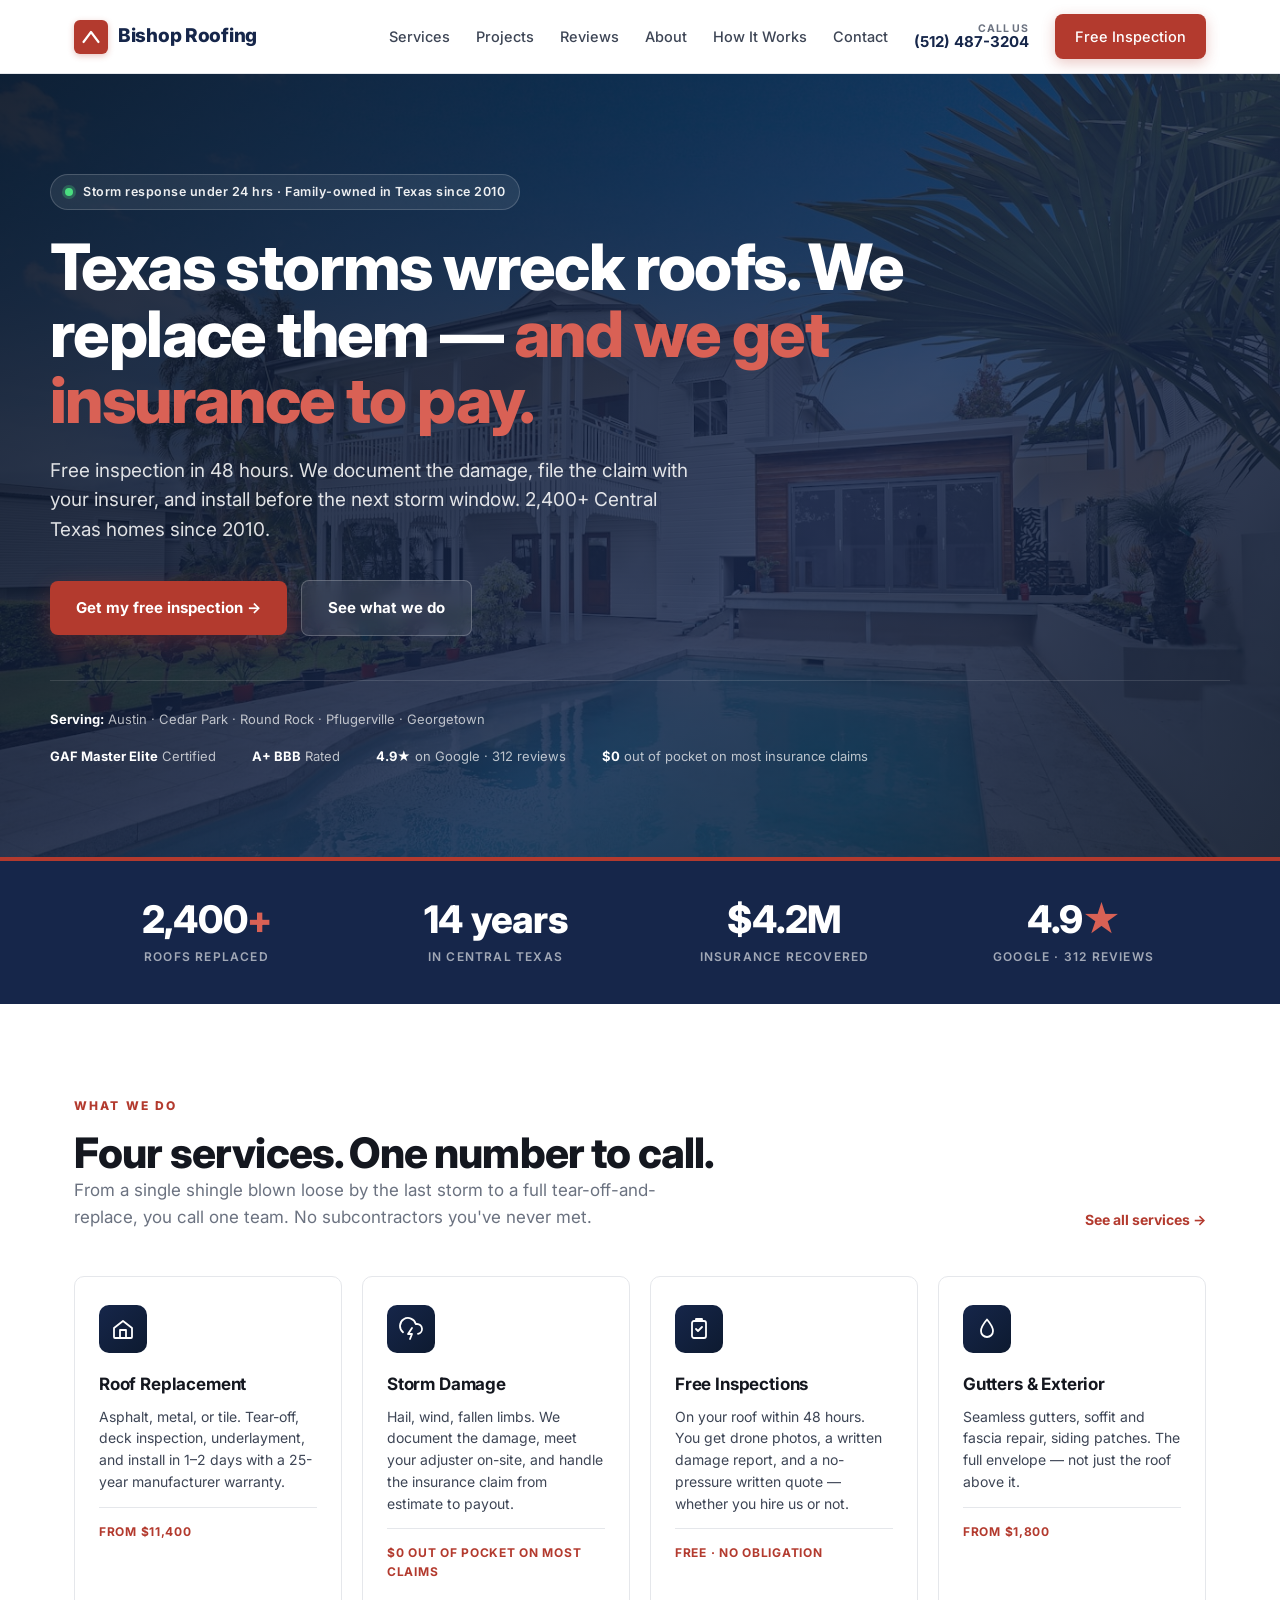
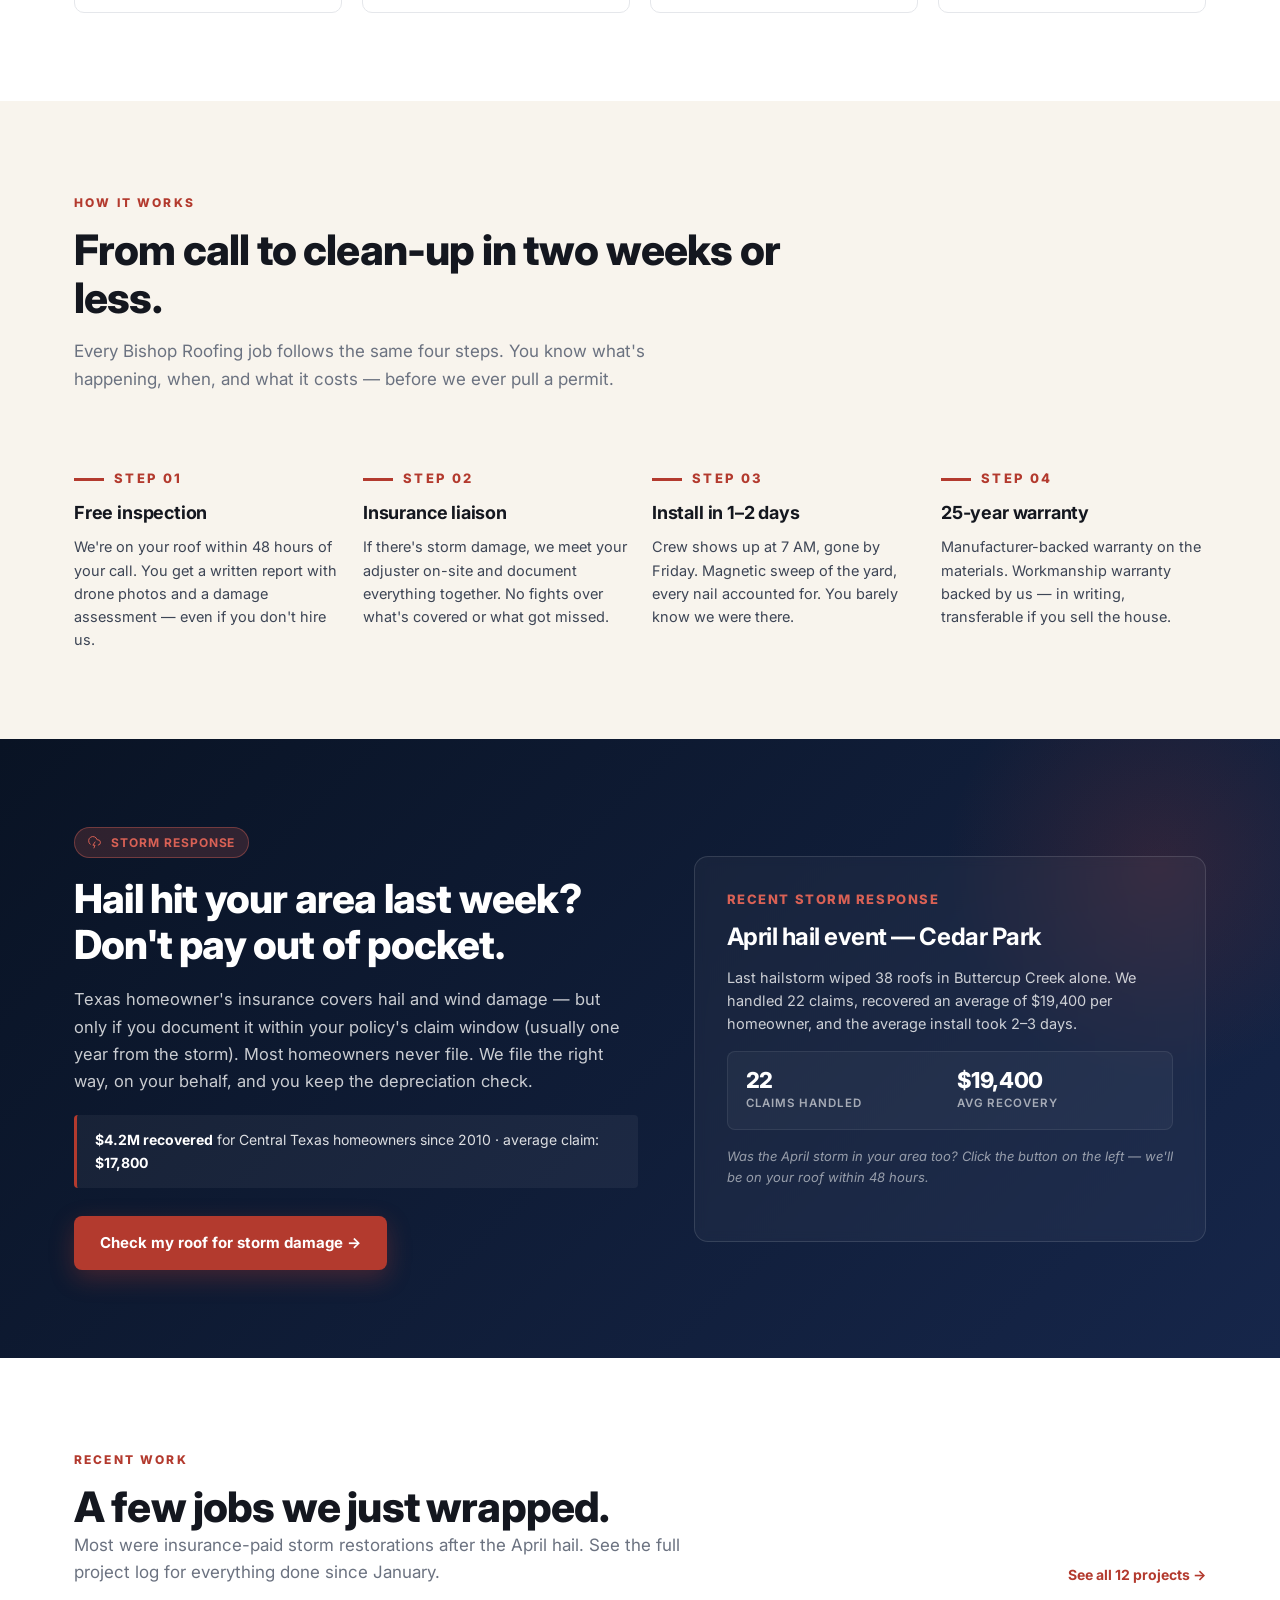
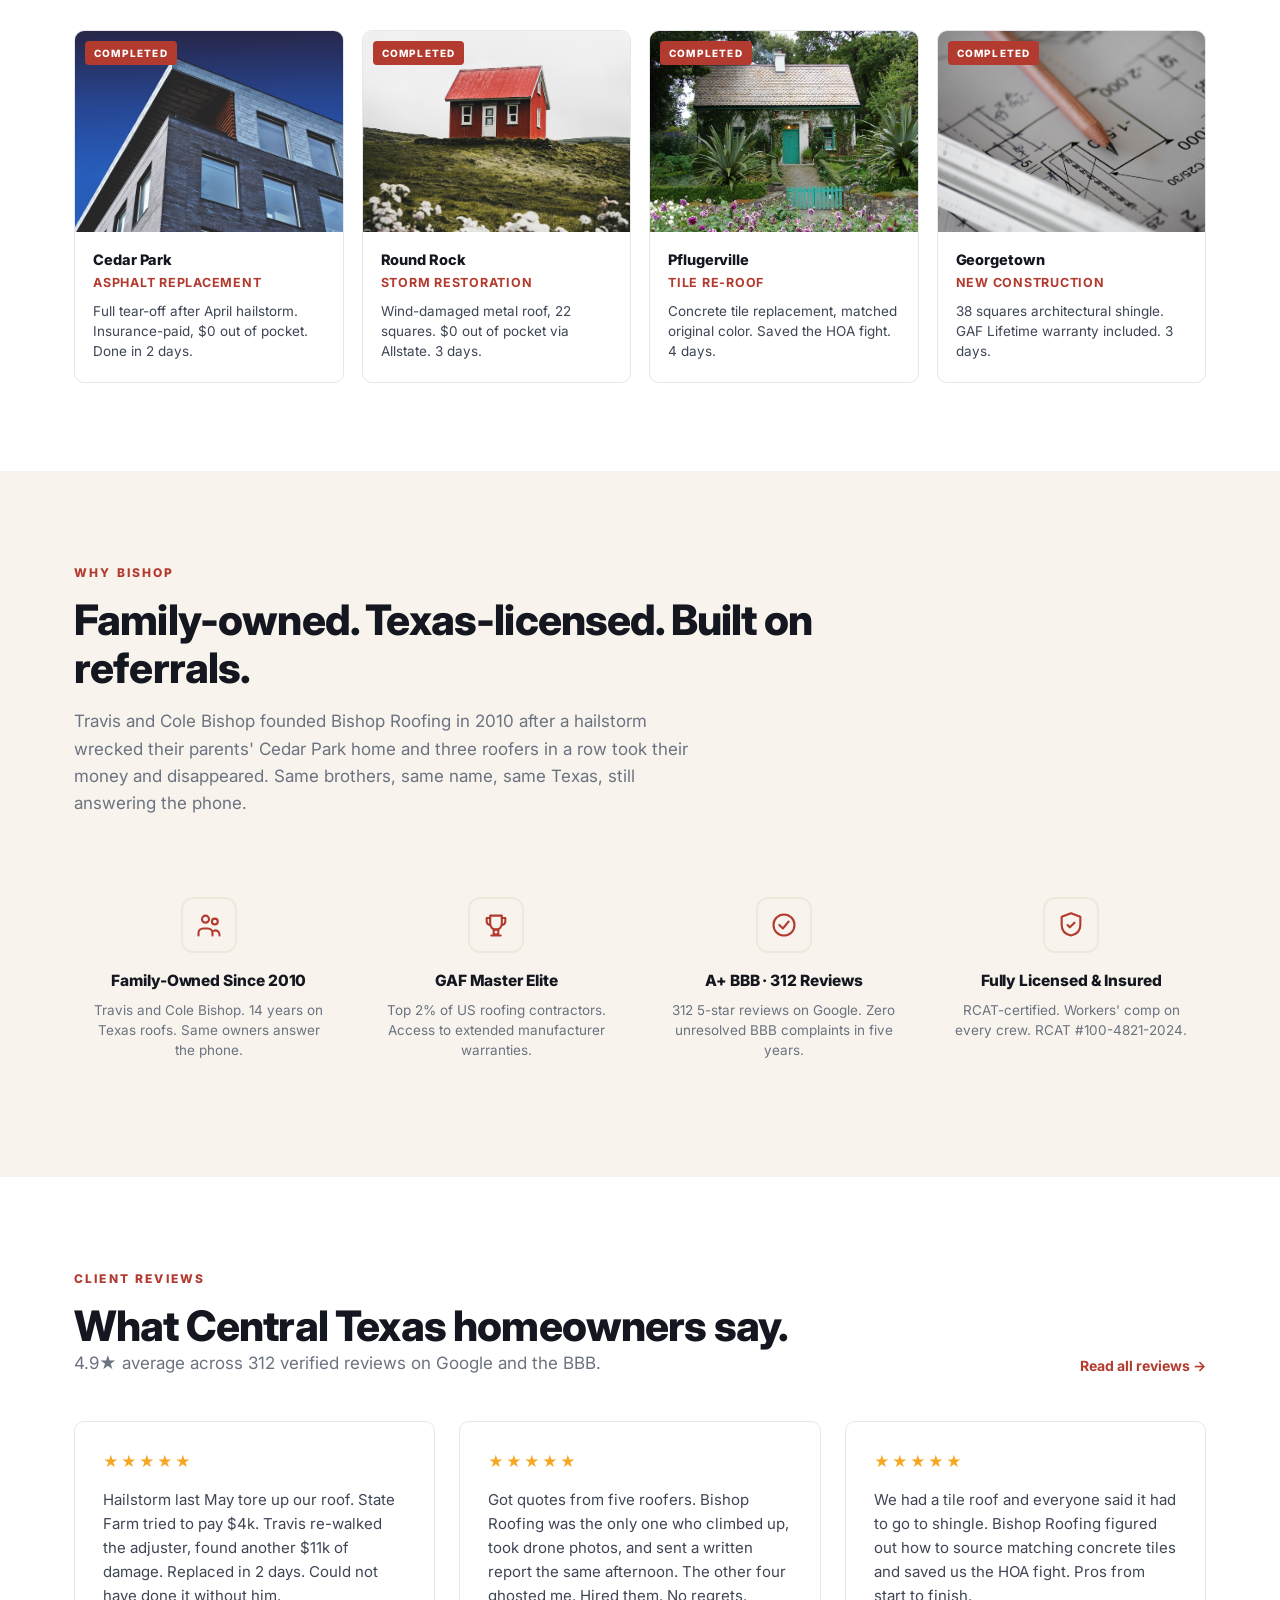
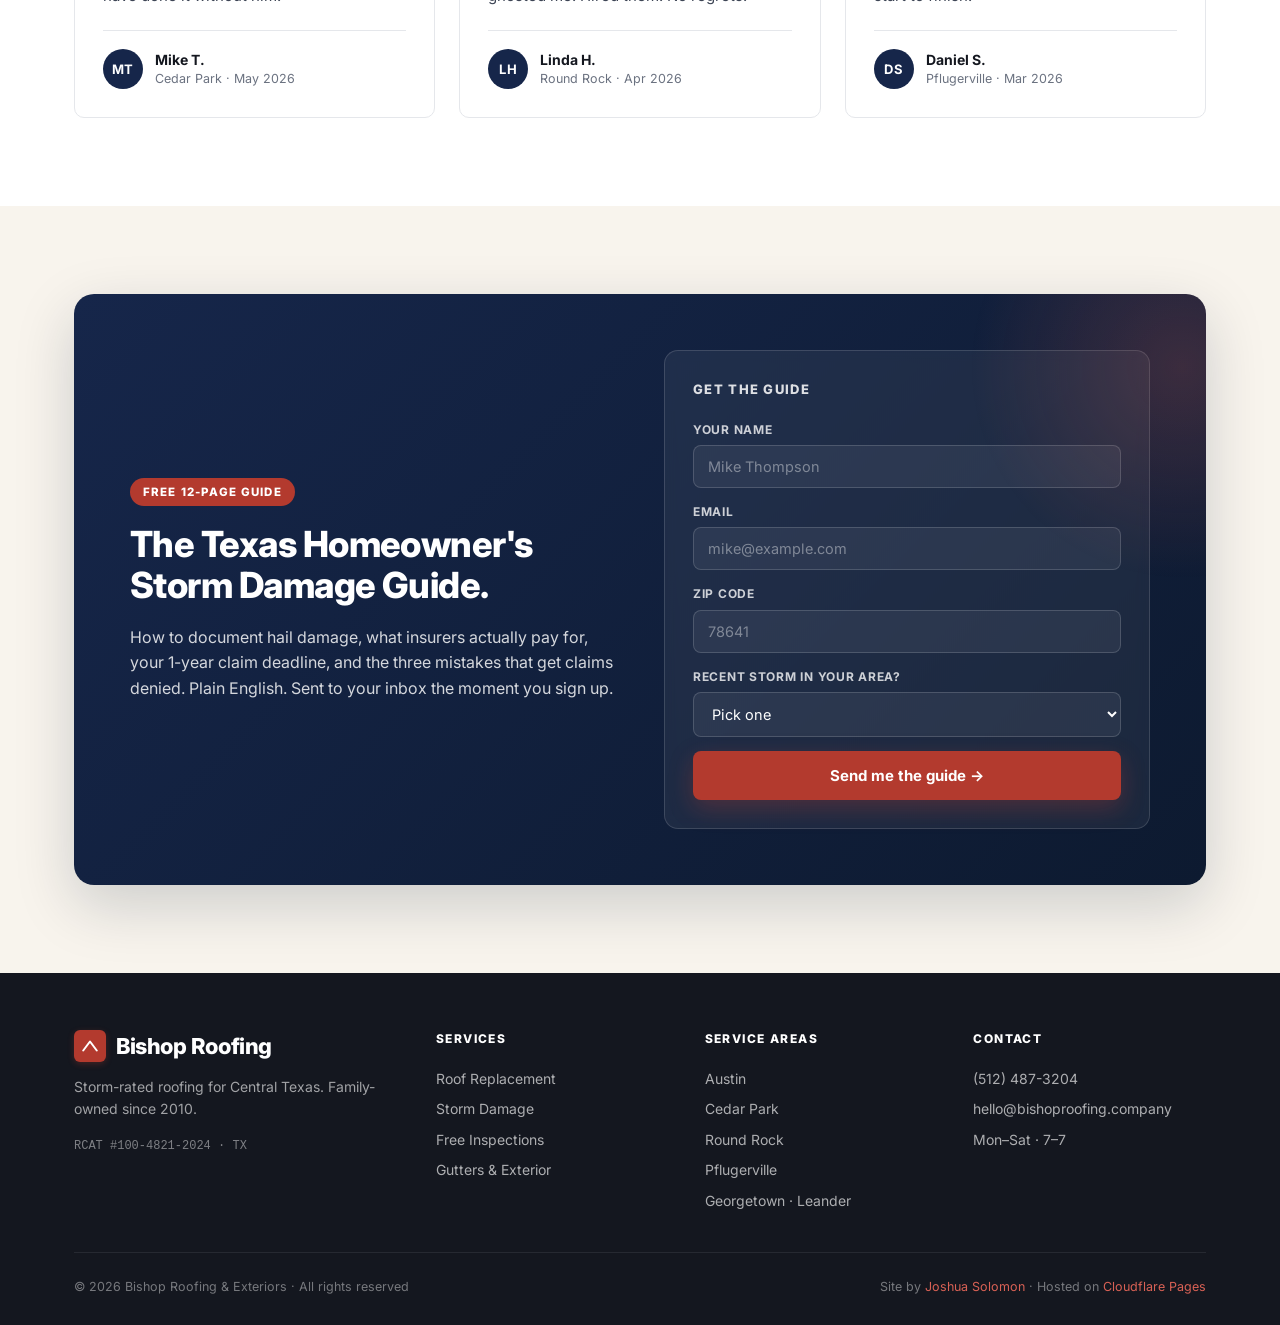
==== index.html @ fdb5fe9d "Initial commit — Bishop Roofing demo site + GHL integration" ====
<!DOCTYPE html>
<html lang="en">
<head>
  <meta charset="UTF-8" />
  <meta name="viewport" content="width=device-width, initial-scale=1.0" />
  <title>Bishop Roofing &amp; Exteriors — Storm-Rated Roofs for Central Texas</title>
  <meta name="description" content="Texas-licensed roofers since 2010. Free 48-hour inspections, insurance-claim liaison, and 1-2 day installs. 2,400+ Central Texas homes done. Serving Austin, Cedar Park, Round Rock, Pflugerville." />
  <link rel="preconnect" href="https://fonts.googleapis.com">
  <link rel="preconnect" href="https://fonts.gstatic.com" crossorigin>
  <link href="https://fonts.googleapis.com/css2?family=Inter:wght@400;500;600;700;800;900&display=swap" rel="stylesheet">
  <link rel="icon" type="image/svg+xml" href="./favicon.svg"><link rel="stylesheet" href="styles.css">
</head>
<body>

  <nav class="site-nav">
    <div class="nav-inner">
      <a href="./" class="brand">
        <span class="brand-mark">
          <svg viewBox="0 0 24 24" fill="none" xmlns="http://www.w3.org/2000/svg">
            <path d="M3 18 L12 6 L21 18" stroke="white" stroke-width="2.6" stroke-linecap="round" stroke-linejoin="round"/>
          </svg>
        </span>
        <span>Bishop Roofing</span>
      </a>
      <input type="checkbox" id="nav-toggle" class="nav-toggle" hidden><label for="nav-toggle" class="nav-burger" aria-label="Toggle menu"><span></span><span></span><span></span></label><div class="nav-links">
        <a href="./services.html">Services</a>
        <a href="./projects.html">Projects</a>
        <a href="./reviews.html">Reviews</a>
        <a href="./about.html">About</a>
        <a href="./how-it-works.html">How It Works</a>
        <a href="./contact.html">Contact</a>
        <a href="tel:+15124873204" class="nav-phone">
          <span class="nav-phone-label">Call us</span>
          <span class="nav-phone-num">(512) 487-3204</span>
        </a>
        <a href="./contact.html" class="nav-cta">Free Inspection</a>
      </div>
    </div>
  </nav>

  <header id="top" class="hero">
    <div class="container hero-inner">
      <span class="hero-eyebrow">
        <span class="pulse"></span>
        Storm response under 24 hrs &middot; Family-owned in Texas since 2010
      </span>
      <h1>Texas storms wreck roofs. We replace them &mdash; <span class="accent">and we get insurance to pay.</span></h1>
      <p class="hero-sub">Free inspection in 48 hours. We document the damage, file the claim with your insurer, and install before the next storm window. 2,400+ Central Texas homes since 2010.</p>
      <div class="hero-ctas">
        <a href="./contact.html" class="btn btn-primary">Get my free inspection &rarr;</a>
        <a href="./services.html" class="btn btn-ghost">See what we do</a>
      </div>
      <div class="hero-trust">
        <span><strong>Serving:</strong> Austin &middot; Cedar Park &middot; Round Rock &middot; Pflugerville &middot; Georgetown</span>
      </div>
      <div class="hero-trust" style="margin-top: 16px; padding-top: 0; border-top: 0;">
        <span><strong>GAF Master Elite</strong> Certified</span>
        <span><strong>A+ BBB</strong> Rated</span>
        <span><strong>4.9&#9733;</strong> on Google &middot; 312 reviews</span>
        <span><strong>$0</strong> out of pocket on most insurance claims</span>
      </div>
    </div>
  </header>

  <!-- ============ STATS BAND ============ -->
  <section class="stats-band">
    <div class="container">
      <div class="stats-grid">
        <div>
          <div class="stat-value">2,400<span class="accent">+</span></div>
          <div class="stat-label">Roofs replaced</div>
        </div>
        <div>
          <div class="stat-value">14 years</div>
          <div class="stat-label">In Central Texas</div>
        </div>
        <div>
          <div class="stat-value">$4.2M</div>
          <div class="stat-label">Insurance recovered</div>
        </div>
        <div>
          <div class="stat-value">4.9<span class="accent">&#9733;</span></div>
          <div class="stat-label">Google &middot; 312 reviews</div>
        </div>
      </div>
    </div>
  </section>

  <!-- ============ SERVICES PREVIEW ============ -->
  <section id="services-preview">
    <div class="container">
      <div class="sec-head-flex">
        <div>
          <div class="sec-label">What we do</div>
          <h2 class="sec-title">Four services. One number to call.</h2>
          <p class="sec-lede">From a single shingle blown loose by the last storm to a full tear-off-and-replace, you call one team. No subcontractors you've never met.</p>
        </div>
        <a href="./services.html" class="see-all-link">See all services &rarr;</a>
      </div>

      <div class="services-grid">
        <div class="service">
          <div class="service-icon"><svg viewBox="0 0 24 24" fill="none" stroke="currentColor" stroke-width="1.8" stroke-linecap="round" stroke-linejoin="round"><path d="M3 11l9-7 9 7v9a1 1 0 0 1-1 1H4a1 1 0 0 1-1-1z"/><path d="M9 21V13h6v8"/></svg></div>
          <h3>Roof Replacement</h3>
          <p>Asphalt, metal, or tile. Tear-off, deck inspection, underlayment, and install in 1&ndash;2 days with a 25-year manufacturer warranty.</p>
          <div class="service-meta">From $11,400</div>
        </div>
        <div class="service">
          <div class="service-icon"><svg viewBox="0 0 24 24" fill="none" stroke="currentColor" stroke-width="1.8" stroke-linecap="round" stroke-linejoin="round"><path d="M19 16.9A5 5 0 0 0 18 7h-1.26A8 8 0 1 0 4 15.25"/><polyline points="13 11 9 17 13 17 11 22"/></svg></div>
          <h3>Storm Damage</h3>
          <p>Hail, wind, fallen limbs. We document the damage, meet your adjuster on-site, and handle the insurance claim from estimate to payout.</p>
          <div class="service-meta">$0 out of pocket on most claims</div>
        </div>
        <div class="service">
          <div class="service-icon"><svg viewBox="0 0 24 24" fill="none" stroke="currentColor" stroke-width="1.8" stroke-linecap="round" stroke-linejoin="round"><rect x="5" y="4" width="14" height="17" rx="2"/><path d="M9 4V2h6v2"/><path d="m9 12 2 2 4-4"/></svg></div>
          <h3>Free Inspections</h3>
          <p>On your roof within 48 hours. You get drone photos, a written damage report, and a no-pressure written quote &mdash; whether you hire us or not.</p>
          <div class="service-meta">Free &middot; No obligation</div>
        </div>
        <div class="service">
          <div class="service-icon"><svg viewBox="0 0 24 24" fill="none" stroke="currentColor" stroke-width="1.8" stroke-linecap="round" stroke-linejoin="round"><path d="M12 2.5s-6 7-6 11.5a6 6 0 0 0 12 0c0-4.5-6-11.5-6-11.5z"/></svg></div>
          <h3>Gutters &amp; Exterior</h3>
          <p>Seamless gutters, soffit and fascia repair, siding patches. The full envelope &mdash; not just the roof above it.</p>
          <div class="service-meta">From $1,800</div>
        </div>
      </div>
    </div>
  </section>

  <!-- ============ PROCESS ============ -->
  <section class="sec-cream">
    <div class="container">
      <div class="sec-label">How it works</div>
      <h2 class="sec-title">From call to clean-up in two weeks or less.</h2>
      <p class="sec-lede">Every Bishop Roofing job follows the same four steps. You know what's happening, when, and what it costs &mdash; before we ever pull a permit.</p>

      <div class="process-grid">
        <div class="step">
          <span class="step-num">Step 01</span>
          <h3>Free inspection</h3>
          <p>We're on your roof within 48 hours of your call. You get a written report with drone photos and a damage assessment &mdash; even if you don't hire us.</p>
        </div>
        <div class="step">
          <span class="step-num">Step 02</span>
          <h3>Insurance liaison</h3>
          <p>If there's storm damage, we meet your adjuster on-site and document everything together. No fights over what's covered or what got missed.</p>
        </div>
        <div class="step">
          <span class="step-num">Step 03</span>
          <h3>Install in 1&ndash;2 days</h3>
          <p>Crew shows up at 7 AM, gone by Friday. Magnetic sweep of the yard, every nail accounted for. You barely know we were there.</p>
        </div>
        <div class="step">
          <span class="step-num">Step 04</span>
          <h3>25-year warranty</h3>
          <p>Manufacturer-backed warranty on the materials. Workmanship warranty backed by us &mdash; in writing, transferable if you sell the house.</p>
        </div>
      </div>
    </div>
  </section>

  <!-- ============ INSURANCE / STORM ============ -->
  <section id="insurance" class="insurance-section">
    <div class="container">
      <div class="insurance-grid">
        <div>
          <span class="insurance-tag"><svg viewBox="0 0 24 24" fill="none" stroke="currentColor" stroke-width="1.8" stroke-linecap="round" stroke-linejoin="round"><path d="M19 16.9A5 5 0 0 0 18 7h-1.26A8 8 0 1 0 4 15.25"/><polyline points="13 11 9 17 13 17 11 22"/></svg> Storm Response</span>
          <h2>Hail hit your area last week? Don't pay out of pocket.</h2>
          <p>Texas homeowner's insurance covers hail and wind damage &mdash; but only if you document it within your policy's claim window (usually one year from the storm). Most homeowners never file. We file the right way, on your behalf, and you keep the depreciation check.</p>
          <div class="insurance-stat">
            <strong>$4.2M recovered</strong> for Central Texas homeowners since 2010 &middot; average claim: <strong>$17,800</strong>
          </div>
          <a href="./contact.html" class="btn btn-primary">Check my roof for storm damage &rarr;</a>
        </div>

        <div class="form-card" style="background: rgba(255,255,255,.04); border: 1px solid rgba(255,255,255,.12); padding: 32px; backdrop-filter: blur(6px);">
          <div style="font-size: 13px; font-weight: 800; letter-spacing: 0.12em; text-transform: uppercase; color: var(--brick-light); margin-bottom: 12px;">Recent storm response</div>
          <h3 style="font-family: 'Inter', sans-serif; font-size: 24px; font-weight: 700; color: #fff; letter-spacing: -0.02em; line-height: 1.25; margin-bottom: 14px;">April hail event &mdash; Cedar Park</h3>
          <p style="font-size: 14.5px; color: rgba(255,255,255,.78); line-height: 1.6; margin-bottom: 16px;">Last hailstorm wiped 38 roofs in Buttercup Creek alone. We handled 22 claims, recovered an average of $19,400 per homeowner, and the average install took 2&ndash;3 days.</p>
          <div style="display: grid; grid-template-columns: 1fr 1fr; gap: 14px; padding: 16px 18px; background: rgba(255,255,255,.04); border-radius: 8px; border: 1px solid rgba(255,255,255,.08);">
            <div>
              <div style="font-size: 22px; font-weight: 800; color: #fff; letter-spacing: -0.02em; line-height: 1.1;">22</div>
              <div style="font-size: 11.5px; color: rgba(255,255,255,.6); text-transform: uppercase; letter-spacing: 0.08em; font-weight: 600; margin-top: 2px;">Claims handled</div>
            </div>
            <div>
              <div style="font-size: 22px; font-weight: 800; color: #fff; letter-spacing: -0.02em; line-height: 1.1;">$19,400</div>
              <div style="font-size: 11.5px; color: rgba(255,255,255,.6); text-transform: uppercase; letter-spacing: 0.08em; font-weight: 600; margin-top: 2px;">Avg recovery</div>
            </div>
          </div>
          <p style="font-size: 13px; color: rgba(255,255,255,.55); margin-top: 16px; font-style: italic;">Was the April storm in your area too? Click the button on the left &mdash; we&apos;ll be on your roof within 48 hours.</p>
        </div>
      </div>
    </div>
  </section>

  <!-- ============ PROJECTS PREVIEW ============ -->
  <section>
    <div class="container">
      <div class="sec-head-flex">
        <div>
          <div class="sec-label">Recent Work</div>
          <h2 class="sec-title">A few jobs we just wrapped.</h2>
          <p class="sec-lede">Most were insurance-paid storm restorations after the April hail. See the full project log for everything done since January.</p>
        </div>
        <a href="./projects.html" class="see-all-link">See all 12 projects &rarr;</a>
      </div>

      <div class="projects-grid">
        <article class="project">
          <div class="project-photo" style="background-image: url('./images/photo-1448630360428-65456885c650.jpg?w=600&amp;h=450&amp;fit=crop&amp;q=80&amp;auto=format');"></div>
          <div class="project-body">
            <div class="project-loc">Cedar Park</div>
            <div class="project-type">Asphalt Replacement</div>
            <div class="project-desc">Full tear-off after April hailstorm. Insurance-paid, $0 out of pocket. Done in 2 days.</div>
          </div>
        </article>
        <article class="project">
          <div class="project-photo" style="background-image: url('./images/photo-1518780664697-55e3ad937233.jpg?w=600&amp;h=450&amp;fit=crop&amp;q=80&amp;auto=format');"></div>
          <div class="project-body">
            <div class="project-loc">Round Rock</div>
            <div class="project-type">Storm Restoration</div>
            <div class="project-desc">Wind-damaged metal roof, 22 squares. $0 out of pocket via Allstate. 3 days.</div>
          </div>
        </article>
        <article class="project">
          <div class="project-photo" style="background-image: url('./images/photo-1562182384-08115de5ee97.jpg?w=600&amp;h=450&amp;fit=crop&amp;q=80&amp;auto=format');"></div>
          <div class="project-body">
            <div class="project-loc">Pflugerville</div>
            <div class="project-type">Tile Re-roof</div>
            <div class="project-desc">Concrete tile replacement, matched original color. Saved the HOA fight. 4 days.</div>
          </div>
        </article>
        <article class="project">
          <div class="project-photo" style="background-image: url('./images/photo-1542621334-a254cf47733d.jpg?w=600&amp;h=450&amp;fit=crop&amp;q=80&amp;auto=format');"></div>
          <div class="project-body">
            <div class="project-loc">Georgetown</div>
            <div class="project-type">New Construction</div>
            <div class="project-desc">38 squares architectural shingle. GAF Lifetime warranty included. 3 days.</div>
          </div>
        </article>
      </div>
    </div>
  </section>

  <!-- ============ WHY BISHOP ============ -->
  <section class="sec-cream">
    <div class="container">
      <div class="sec-label">Why Bishop</div>
      <h2 class="sec-title">Family-owned. Texas-licensed. Built on referrals.</h2>
      <p class="sec-lede">Travis and Cole Bishop founded Bishop Roofing in 2010 after a hailstorm wrecked their parents' Cedar Park home and three roofers in a row took their money and disappeared. Same brothers, same name, same Texas, still answering the phone.</p>

      <div class="why-grid">
        <div class="why">
          <div class="why-icon"><svg viewBox="0 0 24 24" fill="none" stroke="currentColor" stroke-width="1.8" stroke-linecap="round" stroke-linejoin="round"><circle cx="9" cy="7" r="3"/><circle cx="17" cy="9" r="2.5"/><path d="M3 21v-2a4 4 0 0 1 4-4h4a4 4 0 0 1 4 4v2"/><path d="M16 17a3.5 3.5 0 0 1 5 3.5V21"/></svg></div>
          <h3>Family-Owned Since 2010</h3>
          <p>Travis and Cole Bishop. 14 years on Texas roofs. Same owners answer the phone.</p>
        </div>
        <div class="why">
          <div class="why-icon"><svg viewBox="0 0 24 24" fill="none" stroke="currentColor" stroke-width="1.8" stroke-linecap="round" stroke-linejoin="round"><path d="M7 4h10v7a5 5 0 0 1-10 0z"/><path d="M17 6h3v3a3 3 0 0 1-3 3"/><path d="M7 6H4v3a3 3 0 0 0 3 3"/><path d="M10 16h4v4h-4z"/><path d="M8 21h8"/></svg></div>
          <h3>GAF Master Elite</h3>
          <p>Top 2% of US roofing contractors. Access to extended manufacturer warranties.</p>
        </div>
        <div class="why">
          <div class="why-icon"><svg viewBox="0 0 24 24" fill="none" stroke="currentColor" stroke-width="1.8" stroke-linecap="round" stroke-linejoin="round"><circle cx="12" cy="12" r="9"/><path d="m8 12 3 3 5-6"/></svg></div>
          <h3>A+ BBB &middot; 312 Reviews</h3>
          <p>312 5-star reviews on Google. Zero unresolved BBB complaints in five years.</p>
        </div>
        <div class="why">
          <div class="why-icon"><svg viewBox="0 0 24 24" fill="none" stroke="currentColor" stroke-width="1.8" stroke-linecap="round" stroke-linejoin="round"><path d="M12 2 4 5v7c0 5 3.5 8 8 9 4.5-1 8-4 8-9V5z"/><path d="m9 12 2 2 4-4"/></svg></div>
          <h3>Fully Licensed &amp; Insured</h3>
          <p>RCAT-certified. Workers' comp on every crew. RCAT&nbsp;#100-4821-2024.</p>
        </div>
      </div>
    </div>
  </section>

  <!-- ============ TESTIMONIALS PREVIEW ============ -->
  <section>
    <div class="container">
      <div class="sec-head-flex">
        <div>
          <div class="sec-label">Client Reviews</div>
          <h2 class="sec-title">What Central Texas homeowners say.</h2>
          <p class="sec-lede">4.9&#9733; average across 312 verified reviews on Google and the BBB.</p>
        </div>
        <a href="./reviews.html" class="see-all-link">Read all reviews &rarr;</a>
      </div>

      <div class="testimonials-grid">
        <div class="testimonial">
          <div class="testimonial-stars">&#9733;&#9733;&#9733;&#9733;&#9733;</div>
          <p class="testimonial-quote">Hailstorm last May tore up our roof. State Farm tried to pay $4k. Travis re-walked the adjuster, found another $11k of damage. Replaced in 2 days. Could not have done it without him.</p>
          <div class="testimonial-author">
            <div class="author-avatar">MT</div>
            <div class="author-info">
              <div class="author-name">Mike T.</div>
              <div class="author-meta">Cedar Park &middot; May 2026</div>
            </div>
          </div>
        </div>

        <div class="testimonial">
          <div class="testimonial-stars">&#9733;&#9733;&#9733;&#9733;&#9733;</div>
          <p class="testimonial-quote">Got quotes from five roofers. Bishop Roofing was the only one who climbed up, took drone photos, and sent a written report the same afternoon. The other four ghosted me. Hired them. No regrets.</p>
          <div class="testimonial-author">
            <div class="author-avatar">LH</div>
            <div class="author-info">
              <div class="author-name">Linda H.</div>
              <div class="author-meta">Round Rock &middot; Apr 2026</div>
            </div>
          </div>
        </div>

        <div class="testimonial">
          <div class="testimonial-stars">&#9733;&#9733;&#9733;&#9733;&#9733;</div>
          <p class="testimonial-quote">We had a tile roof and everyone said it had to go to shingle. Bishop Roofing figured out how to source matching concrete tiles and saved us the HOA fight. Pros from start to finish.</p>
          <div class="testimonial-author">
            <div class="author-avatar">DS</div>
            <div class="author-info">
              <div class="author-name">Daniel S.</div>
              <div class="author-meta">Pflugerville &middot; Mar 2026</div>
            </div>
          </div>
        </div>
      </div>
    </div>
  </section>

  <!-- ============ LEAD MAGNET ============ -->
  <section class="sec-cream">
    <div class="container">
      <div class="magnet-wrap">
        <div class="magnet-grid">
          <div>
            <span class="magnet-tag">Free 12-Page Guide</span>
            <h2 class="magnet-title">The Texas Homeowner's Storm Damage Guide.</h2>
            <p class="magnet-desc">How to document hail damage, what insurers actually pay for, your 1-year claim deadline, and the three mistakes that get claims denied. Plain English. Sent to your inbox the moment you sign up.</p>
          </div>

          <form class="form-card" id="guideForm" onsubmit="return handleSubmit(event, 'guideStatus', 'Guide on its way. Check your inbox in the next 2 minutes.')">
            <div class="form-title">Get the guide</div>
            <div class="field">
              <label for="g-name">Your name</label>
              <input type="text" id="g-name" name="name" required placeholder="Mike Thompson" />
            </div>
            <div class="field">
              <label for="g-email">Email</label>
              <input type="email" id="g-email" name="email" required placeholder="mike@example.com" />
            </div>
            <div class="field">
              <label for="g-zip">ZIP code</label>
              <input type="text" id="g-zip" name="zip" required placeholder="78641" maxlength="5" pattern="[0-9]{5}" />
            </div>
            <div class="field">
              <label for="g-storm">Recent storm in your area?</label>
              <select id="g-storm" name="storm" required>
                <option value="">Pick one</option>
                <option>Yes &mdash; last 30 days</option>
                <option>Yes &mdash; 1&ndash;6 months ago</option>
                <option>Yes &mdash; over 6 months ago</option>
                <option>Not sure</option>
                <option>No</option>
              </select>
            </div>
            <button type="submit" class="btn btn-primary btn-block">Send me the guide &rarr;</button>
            <div class="form-status" id="guideStatus"></div>
          </form>
        </div>
      </div>
    </div>
  </section>

  <footer>
    <div class="container">
      <div class="foot-grid">
        <div>
          <div class="foot-brand">
            <span class="brand-mark">
              <svg viewBox="0 0 24 24" fill="none" xmlns="http://www.w3.org/2000/svg">
                <path d="M3 18 L12 6 L21 18" stroke="white" stroke-width="2.6" stroke-linecap="round" stroke-linejoin="round"/>
              </svg>
            </span>
            <span>Bishop Roofing</span>
          </div>
          <p class="foot-tag">Storm-rated roofing for Central Texas. Family-owned since 2010.</p>
          <p class="foot-license">RCAT&nbsp;#100-4821-2024 &middot; TX</p>
        </div>
        <div class="foot-col">
          <h4>Services</h4>
          <a href="./services.html">Roof Replacement</a>
          <a href="./services.html">Storm Damage</a>
          <a href="./services.html">Free Inspections</a>
          <a href="./services.html">Gutters &amp; Exterior</a>
        </div>
        <div class="foot-col">
          <h4>Service Areas</h4>
          <span>Austin</span>
          <span>Cedar Park</span>
          <span>Round Rock</span>
          <span>Pflugerville</span>
          <span>Georgetown &middot; Leander</span>
        </div>
        <div class="foot-col">
          <h4>Contact</h4>
          <a href="tel:+15124873204">(512) 487-3204</a>
          <a href="mailto:hello@bishoproofing.company">hello@bishoproofing.company</a>
          <span>Mon&ndash;Sat &middot; 7&ndash;7</span>
        </div>
      </div>
      <div class="foot-bottom">
        <div>&copy; 2026 Bishop Roofing &amp; Exteriors &middot; All rights reserved</div>
        <div class="foot-credit">
          Site by <a href="https://github.com/jsolomon" target="_blank" rel="noopener">Joshua Solomon</a> &middot;
          Hosted on <a href="https://pages.cloudflare.com/" target="_blank" rel="noopener">Cloudflare Pages</a>
        </div>
      </div>
    </div>
  </footer>

  <script>
    function handleSubmit(e, statusId, successMsg) {
      e.preventDefault();
      const form = e.target;
      const status = document.getElementById(statusId);
      const data = new FormData(form);
      console.log('Bishop Roofing form submission:', Object.fromEntries(data));
      status.className = 'form-status';
      status.textContent = 'Sending...';
      status.style.display = 'block';
      setTimeout(() => {
        status.className = 'form-status success';
        status.textContent = '✓ ' + successMsg;
        form.reset();
      }, 700);
      return false;
    }
  </script>
</body>
</html>
---- styles.css ----
/* ==========================================================
   BISHOP ROOFING & EXTERIORS — shared stylesheet
   Used by all pages (index, services, projects, reviews, about, contact)
   ========================================================== */

:root {
  --navy: #16264A;
  --navy-dark: #0D1A30;
  --navy-deep: #091324;
  --brick: #B33A2E;
  --brick-dark: #962B22;
  --brick-light: #D96155;
  --cream: #F8F4ED;
  --cream-dark: #EFE9DC;
  --ink: #14171F;
  --body: #3D4555;
  --mist: #6B7280;
  --line: #E5E7EB;
  --radius: 10px;
  --shadow-sm: 0 1px 3px rgba(13,26,48,.08);
  --shadow: 0 8px 32px rgba(13,26,48,.10);
  --shadow-lg: 0 20px 60px rgba(13,26,48,.18);
}

* { box-sizing: border-box; margin: 0; padding: 0; }
html { scroll-behavior: smooth; }
body {
  font-family: 'Inter', -apple-system, BlinkMacSystemFont, 'Segoe UI', sans-serif;
  color: var(--body);
  background: #ffffff;
  line-height: 1.6;
  -webkit-font-smoothing: antialiased;
  -moz-osx-font-smoothing: grayscale;
}
img { max-width: 100%; display: block; }
a { color: var(--brick); text-decoration: none; transition: color .15s; }
a:hover { color: var(--brick-dark); }

.container { max-width: 1180px; margin: 0 auto; padding: 0 24px; }

/* ---------- NAV ---------- */
nav.site-nav {
  position: sticky; top: 0; z-index: 100;
  background: rgba(255,255,255,.95);
  backdrop-filter: blur(14px);
  -webkit-backdrop-filter: blur(14px);
  border-bottom: 1px solid var(--line);
}
.nav-inner {
  display: flex; align-items: center; justify-content: space-between;
  padding: 14px 24px;
  max-width: 1180px; margin: 0 auto;
  gap: 24px;
}
.brand {
  display: flex; align-items: center; gap: 10px;
  font-weight: 800; font-size: 19px;
  color: var(--navy); letter-spacing: -0.015em;
}
.brand-mark {
  width: 34px; height: 34px;
  background: var(--brick);
  border-radius: 6px;
  display: flex; align-items: center; justify-content: center;
  color: #fff;
  box-shadow: 0 2px 6px rgba(179,58,46,.3);
}
.brand-mark svg { width: 20px; height: 20px; }
.nav-links { display: flex; gap: 26px; align-items: center; }
.nav-links a {
  color: var(--body); font-size: 14.5px; font-weight: 500;
  transition: color .15s;
  position: relative;
}
.nav-links a:hover { color: var(--navy); }
.nav-links a.active { color: var(--navy); font-weight: 700; }
.nav-links a.active::after {
  content: '';
  position: absolute;
  bottom: -18px; left: 0; right: 0;
  height: 3px;
  background: var(--brick);
  border-radius: 2px 2px 0 0;
}
.nav-phone {
  display: flex; flex-direction: column;
  align-items: flex-end; gap: 0;
  color: var(--ink) !important;
  line-height: 1.1;
}
.nav-phone-label {
  font-size: 10.5px; font-weight: 700;
  color: var(--mist); text-transform: uppercase;
  letter-spacing: 0.08em;
}
.nav-phone-num {
  font-size: 15px; font-weight: 700;
  color: var(--navy);
}
.nav-cta {
  background: var(--brick); color: #fff !important;
  padding: 11px 20px; border-radius: 8px;
  font-weight: 700; font-size: 14.5px;
  box-shadow: 0 4px 14px rgba(179,58,46,.28);
  transition: transform .15s, box-shadow .15s, background .15s;
  white-space: nowrap;
}
.nav-cta:hover {
  background: var(--brick-dark);
  transform: translateY(-1px);
  box-shadow: 0 6px 18px rgba(179,58,46,.35);
}
.nav-cta::after { display: none !important; }
@media (max-width: 980px) {
  .nav-links a:not(.nav-cta) { display: none; }
  .nav-phone { display: none; }
}

/* ---------- BUTTONS ---------- */
.btn {
  display: inline-flex; align-items: center; gap: 10px;
  padding: 15px 26px;
  border-radius: 8px;
  font-weight: 700; font-size: 15px;
  font-family: inherit;
  cursor: pointer; border: none;
  transition: all .15s;
  white-space: nowrap;
  text-decoration: none;
}
.btn-primary {
  background: var(--brick); color: #fff;
  box-shadow: 0 8px 24px rgba(179,58,46,.32);
}
.btn-primary:hover { background: var(--brick-dark); color: #fff; transform: translateY(-2px); }
.btn-ghost {
  background: rgba(255,255,255,.08);
  color: #fff;
  border: 1px solid rgba(255,255,255,.22);
  backdrop-filter: blur(8px);
}
.btn-ghost:hover { background: rgba(255,255,255,.16); color: #fff; }
.btn-dark {
  background: var(--navy); color: #fff;
  box-shadow: 0 4px 14px rgba(13,26,48,.2);
}
.btn-dark:hover { background: var(--navy-dark); color: #fff; transform: translateY(-2px); }
.btn-outline {
  background: transparent; color: var(--navy);
  border: 1.5px solid var(--navy);
}
.btn-outline:hover { background: var(--navy); color: #fff; }
.btn-block { width: 100%; justify-content: center; }
.btn-sm { padding: 10px 18px; font-size: 14px; }

/* ---------- HOME HERO ---------- */
.hero {
  position: relative;
  min-height: 680px;
  display: flex; align-items: center;
  color: #fff;
  overflow: hidden;
  background:
    linear-gradient(135deg, rgba(9,19,36,.92) 0%, rgba(22,38,74,.82) 60%, rgba(13,26,48,.88) 100%),
    url('./images/photo-1564013799919-ab600027ffc6.jpg?w=1800&h=1200&fit=crop&q=80&auto=format') center/cover no-repeat;
}
.hero-inner { width: 100%; padding: 100px 0 90px; position: relative; }
.hero-eyebrow {
  display: inline-flex; align-items: center; gap: 10px;
  padding: 7px 14px;
  background: rgba(255,255,255,.08);
  border: 1px solid rgba(255,255,255,.18);
  border-radius: 999px;
  font-size: 12.5px; font-weight: 600;
  color: rgba(255,255,255,.92);
  letter-spacing: 0.04em;
  margin-bottom: 24px;
}
.hero-eyebrow .pulse {
  width: 8px; height: 8px;
  background: #4ade80; border-radius: 50%;
  box-shadow: 0 0 0 3px rgba(74,222,128,.25);
  animation: pulse 2s ease-in-out infinite;
}
@keyframes pulse {
  0%, 100% { box-shadow: 0 0 0 3px rgba(74,222,128,.25); }
  50% { box-shadow: 0 0 0 6px rgba(74,222,128,.12); }
}
.hero h1 {
  font-size: clamp(38px, 5.8vw, 64px);
  font-weight: 800;
  line-height: 1.04;
  letter-spacing: -0.025em;
  margin-bottom: 22px;
  max-width: 880px;
}
.hero h1 .accent {
  color: var(--brick-light);
  font-style: normal;
}
.hero-sub {
  font-size: clamp(17px, 1.7vw, 19px);
  color: rgba(255,255,255,.86);
  max-width: 660px;
  margin-bottom: 36px;
  line-height: 1.55;
}
.hero-ctas { display: flex; gap: 14px; flex-wrap: wrap; align-items: center; }
.hero-trust {
  margin-top: 44px;
  padding-top: 28px;
  border-top: 1px solid rgba(255,255,255,.12);
  display: flex; gap: 36px; flex-wrap: wrap;
  font-size: 13px;
  color: rgba(255,255,255,.7);
}
.hero-trust strong { color: #fff; font-weight: 700; }

/* ---------- SUBPAGE HERO ---------- */
.page-hero {
  background: linear-gradient(135deg, var(--navy) 0%, var(--navy-dark) 100%);
  color: #fff;
  padding: 72px 0 56px;
  position: relative;
  overflow: hidden;
}
.page-hero::before {
  content: '';
  position: absolute;
  top: -30%; right: -10%;
  width: 500px; height: 500px;
  background: radial-gradient(circle, rgba(217,97,85,.14) 0%, transparent 60%);
  pointer-events: none;
}
.page-hero-inner { position: relative; }
.page-crumb {
  font-size: 12.5px;
  font-weight: 600;
  color: rgba(255,255,255,.55);
  text-transform: uppercase;
  letter-spacing: 0.12em;
  margin-bottom: 14px;
}
.page-crumb a { color: rgba(255,255,255,.55); }
.page-crumb a:hover { color: #fff; }
.page-hero h1 {
  font-size: clamp(32px, 4.6vw, 52px);
  font-weight: 800;
  letter-spacing: -0.025em;
  line-height: 1.1;
  margin-bottom: 14px;
  max-width: 820px;
}
.page-hero-sub {
  font-size: clamp(16px, 1.6vw, 18px);
  color: rgba(255,255,255,.75);
  max-width: 680px;
  line-height: 1.55;
}

/* ---------- STATS BAND ---------- */
.stats-band {
  background: var(--navy);
  color: #fff;
  padding: 38px 0;
  border-top: 4px solid var(--brick);
}
.stats-grid {
  display: grid;
  grid-template-columns: repeat(4, 1fr);
  gap: 24px;
  text-align: center;
}
@media (max-width: 720px) { .stats-grid { grid-template-columns: repeat(2, 1fr); gap: 28px 16px; } }
.stat-value {
  font-size: clamp(28px, 4vw, 38px);
  font-weight: 800;
  color: #fff;
  letter-spacing: -0.02em;
  line-height: 1.1;
  margin-bottom: 6px;
}
.stat-value .accent { color: var(--brick-light); }
.stat-label {
  font-size: 12px; font-weight: 600;
  color: rgba(255,255,255,.6);
  text-transform: uppercase;
  letter-spacing: 0.1em;
}

/* ---------- SECTIONS ---------- */
section { padding: 88px 0; }
.sec-cream { background: var(--cream); }
.sec-label {
  display: inline-block;
  font-size: 12px; font-weight: 800;
  letter-spacing: 0.18em;
  text-transform: uppercase;
  color: var(--brick);
  margin-bottom: 14px;
}
.sec-title {
  font-size: clamp(28px, 4vw, 42px);
  font-weight: 800;
  color: var(--ink);
  letter-spacing: -0.02em;
  line-height: 1.15;
  margin-bottom: 16px;
  max-width: 740px;
}
.sec-lede {
  font-size: 17px;
  color: var(--mist);
  max-width: 640px;
  margin-bottom: 52px;
  line-height: 1.6;
}
.sec-head-flex {
  display: flex; justify-content: space-between; align-items: flex-end;
  flex-wrap: wrap; gap: 20px;
  margin-bottom: 44px;
}
.sec-head-flex .sec-title, .sec-head-flex .sec-lede { margin-bottom: 0; }
.see-all-link {
  font-size: 14px; font-weight: 700;
  color: var(--brick);
  display: inline-flex; align-items: center; gap: 6px;
  white-space: nowrap;
}
.see-all-link:hover { color: var(--brick-dark); }

/* ---------- SERVICES GRID ---------- */
.services-grid {
  display: grid;
  grid-template-columns: repeat(4, 1fr);
  gap: 20px;
}
@media (max-width: 880px) { .services-grid { grid-template-columns: repeat(2, 1fr); } }
@media (max-width: 480px) { .services-grid { grid-template-columns: 1fr; } }
.service {
  background: #fff;
  border: 1px solid var(--line);
  border-radius: var(--radius);
  padding: 28px 24px 30px;
  transition: transform .2s, box-shadow .2s, border-color .2s;
}
.service:hover {
  transform: translateY(-4px);
  box-shadow: var(--shadow);
  border-color: var(--brick-light);
}
.service-icon {
  width: 48px; height: 48px;
  border-radius: 10px;
  background: linear-gradient(135deg, var(--navy) 0%, var(--navy-dark) 100%);
  color: #fff;
  display: flex; align-items: center; justify-content: center;
  font-size: 22px;
  margin-bottom: 18px;
}
.service h3 {
  font-size: 17px; font-weight: 700;
  color: var(--ink);
  letter-spacing: -0.01em;
  margin-bottom: 8px;
}
.service p {
  font-size: 14px;
  color: var(--body);
  line-height: 1.55;
}
.service-meta {
  margin-top: 14px;
  padding-top: 14px;
  border-top: 1px solid var(--line);
  font-size: 12px; font-weight: 700;
  color: var(--brick);
  text-transform: uppercase;
  letter-spacing: 0.06em;
}

/* ---------- SERVICE DETAIL (subpage) ---------- */
.service-detail {
  padding: 56px 0;
  border-bottom: 1px solid var(--line);
}
.service-detail:last-child { border-bottom: none; }
.service-detail-grid {
  display: grid;
  grid-template-columns: 1fr 1.4fr;
  gap: 48px;
  align-items: start;
}
@media (max-width: 880px) { .service-detail-grid { grid-template-columns: 1fr; gap: 28px; } }
.service-detail-icon {
  width: 64px; height: 64px;
  border-radius: 14px;
  background: linear-gradient(135deg, var(--brick) 0%, var(--brick-dark) 100%);
  color: #fff;
  display: flex; align-items: center; justify-content: center;
  font-size: 28px;
  margin-bottom: 18px;
}
.service-detail h2 {
  font-size: clamp(24px, 3.2vw, 32px);
  font-weight: 800;
  color: var(--ink);
  letter-spacing: -0.02em;
  line-height: 1.15;
  margin-bottom: 12px;
}
.service-detail .sub {
  font-size: 14.5px;
  color: var(--brick);
  font-weight: 700;
  text-transform: uppercase;
  letter-spacing: 0.06em;
  margin-bottom: 18px;
}
.service-detail p {
  font-size: 15.5px;
  color: var(--body);
  line-height: 1.65;
  margin-bottom: 16px;
}
.service-feature-list {
  list-style: none;
  margin-top: 16px;
}
.service-feature-list li {
  position: relative;
  padding: 8px 0 8px 28px;
  font-size: 14.5px;
  color: var(--body);
  border-bottom: 1px solid var(--line);
}
.service-feature-list li:last-child { border-bottom: none; }
.service-feature-list li::before {
  content: '';
  position: absolute;
  left: 0; top: 14px;
  width: 16px; height: 16px;
  background: var(--brick);
  border-radius: 50%;
  background-image: url("data:image/svg+xml;utf8,<svg xmlns='http://www.w3.org/2000/svg' viewBox='0 0 24 24' fill='white'><path d='M9 16.2l-3.5-3.5L4 14.2l5 5 11-11-1.5-1.5z'/></svg>");
  background-size: 12px;
  background-position: center;
  background-repeat: no-repeat;
}
.pricing-box {
  background: var(--cream);
  border: 1px solid var(--cream-dark);
  border-radius: var(--radius);
  padding: 20px;
  margin-top: 18px;
}
.pricing-box .pricing-label {
  font-size: 11.5px;
  color: var(--mist);
  font-weight: 700;
  text-transform: uppercase;
  letter-spacing: 0.08em;
  margin-bottom: 4px;
}
.pricing-box .pricing-value {
  font-size: 20px;
  font-weight: 800;
  color: var(--ink);
  letter-spacing: -0.01em;
}

/* ---------- PROCESS ---------- */
.process-grid {
  display: grid;
  grid-template-columns: repeat(4, 1fr);
  gap: 24px;
}
@media (max-width: 880px) { .process-grid { grid-template-columns: repeat(2, 1fr); } }
@media (max-width: 480px) { .process-grid { grid-template-columns: 1fr; } }
.step { position: relative; padding-top: 20px; }
.step-num {
  display: inline-block;
  font-size: 13px; font-weight: 800;
  color: var(--brick);
  letter-spacing: 0.18em;
  text-transform: uppercase;
  margin-bottom: 10px;
}
.step-num::before {
  content: '';
  display: inline-block;
  width: 30px; height: 3px;
  background: var(--brick);
  margin-right: 10px;
  vertical-align: middle;
}
.step h3 {
  font-size: 18px; font-weight: 700;
  color: var(--ink);
  letter-spacing: -0.01em;
  margin-bottom: 8px;
}
.step p { font-size: 14.5px; color: var(--body); line-height: 1.6; }

/* ---------- INSURANCE SECTION (dark) ---------- */
.insurance-section {
  background: linear-gradient(135deg, var(--navy-deep) 0%, var(--navy) 100%);
  color: #fff;
  padding: 88px 0;
  position: relative;
  overflow: hidden;
}
.insurance-section::before {
  content: '';
  position: absolute;
  top: -20%; right: -10%;
  width: 500px; height: 500px;
  background: radial-gradient(circle, rgba(179,58,46,.18) 0%, transparent 60%);
  pointer-events: none;
}
.insurance-grid {
  display: grid;
  grid-template-columns: 1.1fr 1fr;
  gap: 56px;
  align-items: center;
  position: relative;
}
@media (max-width: 880px) { .insurance-grid { grid-template-columns: 1fr; gap: 36px; } }
.insurance-tag {
  display: inline-flex; align-items: center; gap: 10px;
  padding: 5px 13px;
  background: rgba(217,97,85,.18);
  border: 1px solid rgba(217,97,85,.4);
  border-radius: 999px;
  font-size: 12px; font-weight: 700;
  color: var(--brick-light);
  letter-spacing: 0.08em;
  margin-bottom: 18px;
  text-transform: uppercase;
}
.insurance-section h2 {
  font-size: clamp(28px, 4vw, 40px);
  font-weight: 800;
  color: #fff;
  letter-spacing: -0.02em;
  line-height: 1.15;
  margin-bottom: 18px;
}
.insurance-section p {
  font-size: 16.5px;
  color: rgba(255,255,255,.78);
  line-height: 1.65;
  margin-bottom: 20px;
}
.insurance-stat {
  font-size: 14px;
  color: rgba(255,255,255,.85);
  padding: 14px 18px;
  background: rgba(255,255,255,.05);
  border-left: 3px solid var(--brick);
  border-radius: 4px;
  margin-bottom: 28px;
}
.insurance-stat strong { color: #fff; font-weight: 700; }

/* ---------- PROJECTS GRID ---------- */
.projects-grid {
  display: grid;
  grid-template-columns: repeat(4, 1fr);
  gap: 18px;
}
@media (max-width: 1000px) { .projects-grid { grid-template-columns: repeat(3, 1fr); } }
@media (max-width: 720px) { .projects-grid { grid-template-columns: repeat(2, 1fr); } }
@media (max-width: 480px) { .projects-grid { grid-template-columns: 1fr; } }
.projects-grid.cols-3 { grid-template-columns: repeat(3, 1fr); }
@media (max-width: 880px) { .projects-grid.cols-3 { grid-template-columns: repeat(2, 1fr); } }
@media (max-width: 480px) { .projects-grid.cols-3 { grid-template-columns: 1fr; } }
.project {
  background: #fff;
  border: 1px solid var(--line);
  border-radius: var(--radius);
  overflow: hidden;
  transition: transform .2s, box-shadow .2s;
}
.project:hover { transform: translateY(-4px); box-shadow: var(--shadow); }
.project-photo {
  aspect-ratio: 4/3;
  background-size: cover;
  background-position: center;
  position: relative;
}
.project-photo::after {
  content: 'COMPLETED';
  position: absolute;
  top: 10px; left: 10px;
  background: var(--brick);
  color: #fff;
  font-size: 10px;
  font-weight: 800;
  letter-spacing: 0.12em;
  padding: 4px 9px;
  border-radius: 4px;
}
.project-body { padding: 16px 18px 20px; }
.project-loc {
  font-size: 14.5px; font-weight: 800;
  color: var(--ink);
  letter-spacing: -0.005em;
}
.project-type {
  font-size: 12.5px;
  color: var(--brick);
  font-weight: 700;
  text-transform: uppercase;
  letter-spacing: 0.06em;
  margin: 2px 0 8px;
}
.project-desc {
  font-size: 13.5px;
  color: var(--body);
  line-height: 1.5;
}
.project-meta {
  margin-top: 12px;
  padding-top: 12px;
  border-top: 1px solid var(--line);
  display: flex; gap: 14px;
  font-size: 11.5px;
  color: var(--mist);
  font-weight: 600;
  letter-spacing: 0.04em;
  text-transform: uppercase;
}

/* ---------- FILTER BAR ---------- */
.filter-bar {
  display: flex; gap: 8px; flex-wrap: wrap;
  margin-bottom: 32px;
  padding: 12px;
  background: var(--cream);
  border-radius: var(--radius);
}
.filter-bar-label {
  font-size: 11.5px; font-weight: 700;
  color: var(--mist);
  text-transform: uppercase;
  letter-spacing: 0.08em;
  padding: 8px 12px;
}
.filter-chip {
  padding: 8px 14px;
  background: #fff;
  border: 1px solid var(--line);
  border-radius: 999px;
  font-size: 13px; font-weight: 600;
  color: var(--body);
  cursor: pointer;
  transition: all .15s;
}
.filter-chip:hover { border-color: var(--navy); color: var(--navy); }
.filter-chip.active {
  background: var(--navy);
  color: #fff;
  border-color: var(--navy);
}

/* ---------- WHY US ---------- */
.why-grid {
  display: grid;
  grid-template-columns: repeat(4, 1fr);
  gap: 18px;
}
@media (max-width: 880px) { .why-grid { grid-template-columns: repeat(2, 1fr); } }
@media (max-width: 480px) { .why-grid { grid-template-columns: 1fr; } }
.why { text-align: center; padding: 28px 18px; }
.why-icon {
  width: 56px; height: 56px;
  margin: 0 auto 16px;
  border-radius: 12px;
  background: var(--cream);
  color: var(--brick);
  display: flex; align-items: center; justify-content: center;
  font-size: 24px;
  border: 2px solid var(--cream-dark);
}
.why h3 {
  font-size: 15.5px; font-weight: 800;
  color: var(--ink);
  letter-spacing: -0.005em;
  margin-bottom: 6px;
}
.why p {
  font-size: 13.5px;
  color: var(--mist);
  line-height: 1.5;
}

/* ---------- TESTIMONIALS ---------- */
.testimonials-grid {
  display: grid;
  grid-template-columns: repeat(3, 1fr);
  gap: 24px;
}
@media (max-width: 880px) { .testimonials-grid { grid-template-columns: 1fr; } }
.testimonials-grid.cols-2 { grid-template-columns: repeat(2, 1fr); }
@media (max-width: 880px) { .testimonials-grid.cols-2 { grid-template-columns: 1fr; } }
.testimonial {
  background: #fff;
  border: 1px solid var(--line);
  border-radius: var(--radius);
  padding: 28px;
  position: relative;
}
.testimonial-stars {
  color: #F5A623;
  font-size: 15px;
  letter-spacing: 2px;
  margin-bottom: 14px;
}
.testimonial-quote {
  font-size: 15px;
  line-height: 1.6;
  color: var(--body);
  margin-bottom: 22px;
}
.testimonial-author {
  display: flex; align-items: center; gap: 12px;
  padding-top: 18px;
  border-top: 1px solid var(--line);
}
.author-avatar {
  width: 40px; height: 40px;
  border-radius: 50%;
  background: var(--navy);
  color: #fff;
  display: flex; align-items: center; justify-content: center;
  font-weight: 700; font-size: 13px;
  flex-shrink: 0;
  letter-spacing: 0.04em;
}
.author-info { line-height: 1.3; }
.author-name { font-size: 14px; font-weight: 700; color: var(--ink); }
.author-meta { font-size: 12.5px; color: var(--mist); margin-top: 2px; }

/* ---------- RATING BREAKDOWN ---------- */
.rating-summary {
  display: grid;
  grid-template-columns: 240px 1fr;
  gap: 48px;
  align-items: center;
  margin-bottom: 52px;
  padding: 36px 40px;
  background: var(--cream);
  border-radius: var(--radius);
}
@media (max-width: 720px) { .rating-summary { grid-template-columns: 1fr; gap: 24px; padding: 28px; } }
.rating-big {
  text-align: center;
  border-right: 1px solid var(--cream-dark);
  padding-right: 24px;
}
@media (max-width: 720px) { .rating-big { border-right: 0; border-bottom: 1px solid var(--cream-dark); padding-right: 0; padding-bottom: 20px; } }
.rating-big-number {
  font-size: 56px;
  font-weight: 800;
  color: var(--ink);
  line-height: 1;
  letter-spacing: -0.03em;
}
.rating-big-stars {
  color: #F5A623;
  font-size: 18px;
  letter-spacing: 2px;
  margin: 8px 0 6px;
}
.rating-big-count {
  font-size: 13px;
  color: var(--mist);
  font-weight: 600;
}
.rating-breakdown { display: flex; flex-direction: column; gap: 8px; }
.rating-row { display: grid; grid-template-columns: 28px 1fr 56px; gap: 12px; align-items: center; }
.rating-row .star-label { font-size: 13px; font-weight: 700; color: var(--ink); }
.rating-row .bar {
  height: 8px;
  background: var(--cream-dark);
  border-radius: 4px;
  overflow: hidden;
}
.rating-row .bar-fill {
  height: 100%;
  background: linear-gradient(90deg, #F5A623, #f7b84d);
  border-radius: 4px;
}
.rating-row .pct {
  font-size: 12.5px;
  color: var(--mist);
  text-align: right;
  font-weight: 600;
}

/* Source badges on reviews page */
.review-source-row {
  display: flex; align-items: center; justify-content: space-between;
  gap: 16px; flex-wrap: wrap;
  margin-bottom: 40px;
  padding: 18px 24px;
  background: #fff;
  border: 1px solid var(--line);
  border-radius: var(--radius);
}
.review-source-row .src-label { font-size: 13px; color: var(--mist); font-weight: 600; }
.review-sources { display: flex; gap: 22px; flex-wrap: wrap; }
.review-source {
  display: inline-flex; align-items: center; gap: 8px;
  font-size: 13.5px;
  font-weight: 700;
  color: var(--ink);
}
.review-source .src-stars { color: #F5A623; }
.review-source .src-count { color: var(--mist); font-weight: 500; }

/* ---------- TIMELINE (about) ---------- */
.timeline {
  position: relative;
  padding-left: 38px;
}
.timeline::before {
  content: '';
  position: absolute;
  left: 12px; top: 8px; bottom: 8px;
  width: 2px;
  background: var(--cream-dark);
}
.timeline-item {
  position: relative;
  padding-bottom: 32px;
}
.timeline-item:last-child { padding-bottom: 0; }
.timeline-item::before {
  content: '';
  position: absolute;
  left: -32px; top: 6px;
  width: 14px; height: 14px;
  background: var(--brick);
  border: 3px solid var(--cream);
  border-radius: 50%;
  box-shadow: 0 0 0 1px var(--cream-dark);
}
.timeline-year {
  font-size: 13px;
  font-weight: 800;
  color: var(--brick);
  letter-spacing: 0.1em;
  text-transform: uppercase;
  margin-bottom: 4px;
}
.timeline-title {
  font-size: 17px;
  font-weight: 700;
  color: var(--ink);
  margin-bottom: 4px;
  letter-spacing: -0.01em;
}
.timeline-desc {
  font-size: 14.5px;
  color: var(--body);
  line-height: 1.55;
}

/* ---------- CERTIFICATIONS ---------- */
.certs-grid {
  display: grid;
  grid-template-columns: repeat(4, 1fr);
  gap: 18px;
}
@media (max-width: 880px) { .certs-grid { grid-template-columns: repeat(2, 1fr); } }
.cert {
  background: #fff;
  border: 1px solid var(--line);
  border-radius: var(--radius);
  padding: 24px 20px;
  text-align: center;
}
.cert-icon {
  font-size: 32px;
  margin-bottom: 12px;
}
.cert-name {
  font-size: 14.5px;
  font-weight: 800;
  color: var(--ink);
  margin-bottom: 4px;
  letter-spacing: -0.005em;
}
.cert-desc { font-size: 12.5px; color: var(--mist); line-height: 1.4; }

/* ---------- TEAM ---------- */
.team-grid {
  display: grid;
  grid-template-columns: repeat(2, 1fr);
  gap: 32px;
}
@media (max-width: 720px) { .team-grid { grid-template-columns: 1fr; } }
.team-card {
  background: #fff;
  border: 1px solid var(--line);
  border-radius: var(--radius);
  overflow: hidden;
  display: grid;
  grid-template-columns: 160px 1fr;
}
@media (max-width: 480px) { .team-card { grid-template-columns: 1fr; } }
.team-photo {
  aspect-ratio: 1;
  background: linear-gradient(135deg, var(--navy) 0%, var(--navy-deep) 100%);
  display: flex; align-items: center; justify-content: center;
  color: rgba(255,255,255,0.96);
  font-size: 54px;
  font-weight: 800;
  letter-spacing: -0.02em;
  font-family: 'Inter', sans-serif;
  position: relative;
  overflow: hidden;
}
.team-photo::after {
  content: '';
  position: absolute;
  top: -30%; right: -30%;
  width: 120%; height: 120%;
  background: radial-gradient(circle, rgba(179,58,46,0.18) 0%, transparent 60%);
  pointer-events: none;
}
@media (max-width: 480px) { .team-photo { aspect-ratio: 16/10; font-size: 64px; } }

/* ---------- SVG ICONS ---------- */
.service-icon svg,
.why-icon svg,
.service-detail-icon svg,
.cert-icon svg,
.contact-meta-icon svg { display: block; }
.service-icon svg { width: 24px; height: 24px; color: #fff; }
.why-icon svg { width: 28px; height: 28px; color: var(--brick); }
.service-detail-icon svg { width: 32px; height: 32px; color: #fff; }
.cert-icon svg { width: 30px; height: 30px; color: var(--brick); margin: 0 auto; }
.contact-meta-icon svg { width: 18px; height: 18px; color: #fff; }
.insurance-tag svg { width: 13px; height: 13px; vertical-align: -1px; }
.callout-icon svg { width: 22px; height: 22px; color: var(--brick); }

/* ==========================================================
   MOBILE HAMBURGER MENU
   ========================================================== */
.nav-toggle { display: none; }
.nav-burger { display: none; }

@media (max-width: 980px) {
  .nav-inner { position: relative; gap: 12px; }

  .nav-burger {
    display: flex;
    flex-direction: column;
    justify-content: space-between;
    width: 28px;
    height: 20px;
    cursor: pointer;
    padding: 2px 0;
    background: transparent;
    border: 0;
    z-index: 101;
    margin-left: auto;
  }
  .nav-burger span {
    display: block;
    height: 2.5px;
    width: 100%;
    background: var(--navy);
    border-radius: 2px;
    transition: transform 0.25s ease, opacity 0.2s ease;
    transform-origin: center;
  }

  /* Animate to X when checked */
  .nav-toggle:checked ~ .nav-burger span:nth-child(1) {
    transform: translateY(7px) rotate(45deg);
  }
  .nav-toggle:checked ~ .nav-burger span:nth-child(2) {
    opacity: 0;
  }
  .nav-toggle:checked ~ .nav-burger span:nth-child(3) {
    transform: translateY(-7px) rotate(-45deg);
  }

  /* Mobile menu drops below nav */
  .nav-links {
    display: none !important;
    position: absolute;
    top: 100%;
    left: 0;
    right: 0;
    background: #fff;
    flex-direction: column !important;
    gap: 0 !important;
    align-items: stretch !important;
    padding: 8px 24px 24px !important;
    border-bottom: 1px solid var(--line);
    box-shadow: 0 12px 32px rgba(13,26,48,0.10);
    max-height: calc(100vh - 64px);
    overflow-y: auto;
  }
  .nav-toggle:checked ~ .nav-links { display: flex !important; }

  .nav-links a:not(.nav-cta) {
    display: block !important;
    padding: 16px 0 !important;
    border-bottom: 1px solid var(--line);
    font-size: 16px;
    font-weight: 600;
    color: var(--ink) !important;
    text-align: left;
  }
  .nav-links a.active::after { display: none; }
  .nav-links a.active {
    color: var(--brick) !important;
  }

  .nav-phone {
    display: flex !important;
    flex-direction: row !important;
    align-items: center;
    justify-content: flex-start;
    gap: 10px !important;
    padding: 16px 0 !important;
    border-bottom: 1px solid var(--line);
  }
  .nav-phone-label {
    color: var(--mist) !important;
  }
  .nav-phone-num {
    font-size: 16px !important;
  }

  .nav-cta {
    margin-top: 14px;
    text-align: center;
    padding: 14px 20px !important;
    font-size: 15px !important;
  }
}

/* ==========================================================
   MOBILE FIXES (general)
   ========================================================== */
@media (max-width: 720px) {
  .container { padding: 0 18px; }
  section { padding: 60px 0; }
  .hero { min-height: auto; }
  .hero-inner { padding: 64px 0 56px; }
  .hero-trust { gap: 18px 24px; font-size: 12.5px; }
  .hero-ctas .btn { width: 100%; justify-content: center; }
  .page-hero { padding: 48px 0 40px; }
  .stats-band { padding: 32px 0; }
  .magnet-wrap { padding: 28px 22px !important; }
  .insurance-section { padding: 64px 0; }
  .rating-summary { padding: 22px; }
  .sec-head-flex .see-all-link { margin-top: 8px; }
}

@media (max-width: 480px) {
  .container { padding: 0 16px; }
  .hero-trust { gap: 12px 18px; }
  .hero-trust span { flex-basis: 100%; }
  .filter-bar { padding: 10px; gap: 6px; }
  .filter-bar-label { padding: 6px 8px; font-size: 10.5px; }
  .filter-chip { padding: 7px 12px; font-size: 12.5px; }
  .stat-value { font-size: 26px; }
  .form-card { padding: 22px; }
  .nav-cta { padding: 10px 14px !important; font-size: 13.5px !important; }
}

/* Fix the about.html origin story 2-column grid on mobile */
.about-origin-grid {
  display: grid;
  grid-template-columns: 1fr 1fr;
  gap: 56px;
  align-items: center;
}
@media (max-width: 880px) {
  .about-origin-grid { grid-template-columns: 1fr; gap: 32px; }
}

/* Fix the service area list grid on contact.html — override the inline 4-col */
@media (max-width: 720px) {
  .service-area-list { grid-template-columns: repeat(2, 1fr) !important; }
}
@media (max-width: 380px) {
  .service-area-list { grid-template-columns: 1fr !important; }
}
.team-body { padding: 22px 24px; }
.team-name {
  font-size: 17px;
  font-weight: 800;
  color: var(--ink);
  letter-spacing: -0.01em;
}
.team-role {
  font-size: 13px;
  color: var(--brick);
  font-weight: 700;
  text-transform: uppercase;
  letter-spacing: 0.06em;
  margin: 3px 0 10px;
}
.team-bio { font-size: 14px; color: var(--body); line-height: 1.55; }

/* ---------- LEAD MAGNET ---------- */
.magnet-wrap {
  background: linear-gradient(135deg, var(--navy) 0%, var(--navy-dark) 100%);
  border-radius: 20px;
  padding: 56px;
  color: #fff;
  position: relative; overflow: hidden;
  box-shadow: var(--shadow-lg);
}
.magnet-wrap::after {
  content: '';
  position: absolute;
  top: -30%; right: -20%;
  width: 500px; height: 500px;
  background: radial-gradient(circle, rgba(217,97,85,.22) 0%, transparent 60%);
  pointer-events: none;
}
.magnet-grid {
  display: grid;
  grid-template-columns: 1fr 1fr;
  gap: 48px;
  align-items: center;
  position: relative;
}
@media (max-width: 880px) {
  .magnet-grid { grid-template-columns: 1fr; gap: 32px; }
  .magnet-wrap { padding: 36px 28px; }
}
.magnet-tag {
  display: inline-block;
  padding: 5px 13px;
  background: var(--brick);
  border-radius: 999px;
  font-size: 11.5px; font-weight: 800;
  letter-spacing: 0.1em;
  text-transform: uppercase;
  margin-bottom: 18px;
}
.magnet-title {
  font-size: clamp(26px, 3.6vw, 36px);
  font-weight: 800;
  line-height: 1.15;
  letter-spacing: -0.015em;
  margin-bottom: 18px;
}
.magnet-desc {
  font-size: 16px;
  color: rgba(255,255,255,.82);
  line-height: 1.6;
}

/* ---------- FORMS ---------- */
.form-card {
  background: rgba(255,255,255,.06);
  border: 1px solid rgba(255,255,255,.14);
  border-radius: 14px;
  padding: 28px;
  backdrop-filter: blur(6px);
}
.form-card .form-title {
  font-size: 13px; font-weight: 800;
  letter-spacing: 0.1em;
  text-transform: uppercase;
  color: rgba(255,255,255,.85);
  margin-bottom: 20px;
}
.field { display: flex; flex-direction: column; gap: 6px; margin-bottom: 14px; }
.field label {
  font-size: 12px; font-weight: 700;
  letter-spacing: 0.06em;
  text-transform: uppercase;
  color: rgba(255,255,255,.78);
}
.field input, .field select, .field textarea {
  width: 100%;
  padding: 12px 14px;
  background: rgba(255,255,255,.06);
  border: 1px solid rgba(255,255,255,.16);
  color: #fff;
  border-radius: 8px;
  font-family: inherit;
  font-size: 14.5px;
  transition: border-color .15s, background .15s;
}
.field input:focus, .field select:focus, .field textarea:focus {
  outline: none;
  border-color: var(--brick-light);
  background: rgba(255,255,255,.09);
}
.field input::placeholder, .field textarea::placeholder { color: rgba(255,255,255,.4); }
.field option { color: var(--ink); }
.form-status {
  margin-top: 14px;
  padding: 12px 14px;
  border-radius: 8px;
  font-size: 14px;
  display: none;
}
.form-status.success {
  display: block;
  background: rgba(74,222,128,.15);
  border: 1px solid rgba(74,222,128,.35);
  color: #bbf7d0;
}

/* Light form variant */
.form-light .form-card {
  background: #fff;
  border: 1px solid var(--line);
  box-shadow: var(--shadow);
}
.form-light .form-title { color: var(--ink); }
.form-light .field label { color: var(--mist); }
.form-light .field input,
.form-light .field textarea,
.form-light .field select {
  background: var(--cream);
  border: 1px solid var(--line);
  color: var(--ink);
}
.form-light .field input::placeholder,
.form-light .field textarea::placeholder { color: var(--mist); }
.form-light .form-status.success {
  background: rgba(21, 128, 61, .10);
  border: 1px solid rgba(21, 128, 61, .35);
  color: #15803d;
}
.form-status.error {
  display: block;
  background: rgba(239, 68, 68, .12);
  border: 1px solid rgba(239, 68, 68, .35);
  color: #fca5a5;
}
.form-light .form-status.error {
  background: rgba(220, 38, 38, .08);
  border: 1px solid rgba(220, 38, 38, .35);
  color: #b91c1c;
}

/* ---------- CONTACT ---------- */
.contact-grid {
  display: grid;
  grid-template-columns: 1.05fr 1fr;
  gap: 48px;
  align-items: start;
}
@media (max-width: 880px) { .contact-grid { grid-template-columns: 1fr; gap: 32px; } }
.contact-info h3 {
  font-size: 22px; font-weight: 800;
  color: var(--ink); letter-spacing: -0.015em;
  margin-bottom: 14px;
}
.contact-info p {
  font-size: 16px;
  color: var(--body);
  margin-bottom: 28px;
  line-height: 1.6;
}
.contact-meta { display: flex; flex-direction: column; gap: 12px; }
.contact-meta-item {
  display: flex; gap: 14px; align-items: center;
  padding: 14px 18px;
  background: #fff;
  border: 1px solid var(--line);
  border-radius: 10px;
}
.contact-meta-icon {
  width: 38px; height: 38px;
  border-radius: 8px;
  background: var(--brick); color: #fff;
  display: flex; align-items: center; justify-content: center;
  font-size: 16px;
  flex-shrink: 0;
}
.contact-meta-label {
  font-size: 11.5px;
  color: var(--mist);
  text-transform: uppercase;
  letter-spacing: 0.08em;
  margin-bottom: 2px;
}
.contact-meta-value { font-size: 14.5px; font-weight: 700; color: var(--ink); }

.service-area-list {
  display: grid;
  grid-template-columns: repeat(3, 1fr);
  gap: 8px;
  margin-top: 14px;
}
@media (max-width: 480px) { .service-area-list { grid-template-columns: repeat(2, 1fr); } }
.service-area-list span {
  font-size: 13.5px;
  font-weight: 600;
  color: var(--body);
  padding: 6px 0;
}
.service-area-list span::before {
  content: '•';
  color: var(--brick);
  font-weight: 800;
  margin-right: 8px;
}

/* ---------- FAQ ---------- */
.faq-list { max-width: 820px; margin: 0 auto; }
.faq {
  background: #fff;
  border: 1px solid var(--line);
  border-radius: var(--radius);
  margin-bottom: 12px;
  overflow: hidden;
}
.faq summary {
  padding: 18px 24px;
  font-size: 15.5px; font-weight: 700;
  color: var(--ink);
  cursor: pointer;
  list-style: none;
  display: flex; align-items: center; justify-content: space-between;
  gap: 16px;
}
.faq summary::-webkit-details-marker { display: none; }
.faq summary::after {
  content: '+';
  font-size: 24px; font-weight: 300;
  color: var(--brick);
  flex-shrink: 0;
  transition: transform .2s;
}
.faq[open] summary::after { content: '\2212'; }
.faq-body {
  padding: 0 24px 22px;
  font-size: 14.5px;
  color: var(--body);
  line-height: 1.65;
}

/* ---------- FOOTER ---------- */
footer {
  background: var(--ink);
  color: rgba(255,255,255,.65);
  padding: 56px 0 28px;
}
.foot-grid {
  display: grid;
  grid-template-columns: 1.4fr 1fr 1fr 1fr;
  gap: 36px;
  margin-bottom: 36px;
}
@media (max-width: 880px) { .foot-grid { grid-template-columns: 1fr 1fr; } }
@media (max-width: 480px) { .foot-grid { grid-template-columns: 1fr; gap: 28px; } }
.foot-brand {
  display: flex; align-items: center; gap: 10px;
  font-size: 22px; font-weight: 800;
  color: #fff;
  letter-spacing: -0.02em;
  margin-bottom: 12px;
}
.foot-brand .brand-mark { width: 32px; height: 32px; }
.foot-brand .brand-mark svg { width: 18px; height: 18px; }
.foot-tag {
  font-size: 14px;
  color: rgba(255,255,255,.6);
  line-height: 1.55;
  margin-bottom: 18px;
}
.foot-license {
  font-size: 12px;
  color: rgba(255,255,255,.45);
  font-family: ui-monospace, monospace;
}
.foot-col h4 {
  font-size: 12px; font-weight: 800;
  color: #fff;
  text-transform: uppercase;
  letter-spacing: 0.12em;
  margin-bottom: 16px;
}
.foot-col a, .foot-col span {
  display: block;
  font-size: 14px;
  color: rgba(255,255,255,.65);
  padding: 4px 0;
}
.foot-col a:hover { color: #fff; }
.foot-bottom {
  border-top: 1px solid rgba(255,255,255,.08);
  padding-top: 24px;
  display: flex;
  justify-content: space-between;
  align-items: center;
  flex-wrap: wrap; gap: 12px;
  font-size: 12.5px;
  color: rgba(255,255,255,.42);
}
.foot-credit a { color: var(--brick-light); }
.foot-credit a:hover { color: #fff; }

/* ==========================================================
   HOW IT WORKS — Interactive demo page
   ========================================================== */

.demo-grid {
  display: grid;
  grid-template-columns: 1fr 1.1fr;
  gap: 36px;
  align-items: start;
}
@media (max-width: 980px) {
  .demo-grid { grid-template-columns: 1fr; gap: 28px; }
}

.demo-form-side .form-card {
  background: #fff;
  border: 1px solid var(--line);
  border-radius: var(--radius);
  padding: 28px;
  box-shadow: var(--shadow);
}
.demo-form-side .form-title {
  font-size: 13px; font-weight: 800;
  letter-spacing: 0.1em;
  text-transform: uppercase;
  color: var(--ink);
  margin-bottom: 6px;
}
.demo-form-side .form-subtitle {
  font-size: 14px;
  color: var(--mist);
  margin-bottom: 22px;
  line-height: 1.5;
}
.demo-form-side .field label {
  font-size: 12px; font-weight: 700;
  letter-spacing: 0.06em;
  text-transform: uppercase;
  color: var(--mist);
}
.demo-form-side .field input,
.demo-form-side .field select {
  background: var(--cream);
  border: 1px solid var(--line);
  color: var(--ink);
}

/* Right preview pane — styled to LOOK like a CRM dashboard */
.demo-preview-pane {
  background: var(--ink);
  border-radius: var(--radius);
  padding: 24px;
  color: #fff;
  font-family: 'Inter', sans-serif;
  position: relative;
  min-height: 540px;
  box-shadow: var(--shadow);
  overflow: hidden;
}
.demo-preview-pane::before {
  content: '';
  position: absolute;
  inset: 0;
  background-image:
    linear-gradient(rgba(255,255,255,0.018) 1px, transparent 1px),
    linear-gradient(90deg, rgba(255,255,255,0.018) 1px, transparent 1px);
  background-size: 40px 40px;
  pointer-events: none;
}

.demo-preview-header {
  display: flex; align-items: center; justify-content: space-between;
  padding-bottom: 16px;
  margin-bottom: 16px;
  border-bottom: 1px solid rgba(255,255,255,0.08);
  position: relative; z-index: 1;
}
.demo-preview-title {
  display: flex; align-items: center; gap: 10px;
  font-size: 13px; font-weight: 700;
  letter-spacing: 0.1em;
  text-transform: uppercase;
  color: rgba(255,255,255,0.7);
}
.demo-preview-title-mark {
  width: 22px; height: 22px;
  background: var(--brick);
  border-radius: 4px;
  display: flex; align-items: center; justify-content: center;
}
.demo-preview-title-mark svg { width: 12px; height: 12px; stroke: white; }
.demo-status-pill {
  font-size: 11px; font-weight: 700;
  padding: 5px 10px;
  border-radius: 999px;
  letter-spacing: 0.08em;
  text-transform: uppercase;
}
.demo-status-pill.idle {
  background: rgba(255,255,255,0.06);
  color: rgba(255,255,255,0.55);
  border: 1px solid rgba(255,255,255,0.1);
}
.demo-status-pill.live {
  background: rgba(74,222,128,0.15);
  color: #4ade80;
  border: 1px solid rgba(74,222,128,0.4);
}
.demo-status-pill.live::before {
  content: '●';
  margin-right: 5px;
  animation: pulse 2s ease-in-out infinite;
}

.demo-empty-state {
  position: relative; z-index: 1;
  text-align: center;
  padding: 80px 24px;
}
.demo-empty-state .empty-icon {
  width: 48px; height: 48px;
  margin: 0 auto 18px;
  border-radius: 50%;
  background: rgba(255,255,255,0.06);
  display: flex; align-items: center; justify-content: center;
  color: rgba(255,255,255,0.4);
}
.demo-empty-state h4 {
  font-size: 17px; font-weight: 700;
  color: rgba(255,255,255,0.85);
  margin-bottom: 6px;
}
.demo-empty-state p {
  font-size: 14px;
  color: rgba(255,255,255,0.5);
  line-height: 1.6;
}

.demo-events { position: relative; z-index: 1; }

.demo-event {
  opacity: 0;
  transform: translateY(12px);
  transition: opacity 0.45s ease, transform 0.45s ease;
  margin-bottom: 12px;
}
.demo-event.revealed { opacity: 1; transform: translateY(0); }

.demo-event-contact,
.demo-event-opportunity {
  background: rgba(255,255,255,0.04);
  border: 1px solid rgba(255,255,255,0.08);
  border-radius: 8px;
  padding: 16px 18px;
}
.demo-event-label {
  font-size: 10.5px; font-weight: 800;
  letter-spacing: 0.14em;
  text-transform: uppercase;
  color: var(--brick-light);
  margin-bottom: 10px;
  display: flex; align-items: center; gap: 8px;
}
.demo-event-label::before {
  content: '';
  display: inline-block;
  width: 6px; height: 6px;
  background: var(--brick);
  border-radius: 50%;
}
.demo-event-contact .demo-event-name {
  font-size: 16px;
  font-weight: 700;
  color: #fff;
  margin-bottom: 4px;
  letter-spacing: -0.01em;
}
.demo-event-contact .demo-event-meta {
  display: grid;
  grid-template-columns: 1fr;
  gap: 4px;
  font-size: 13px;
  color: rgba(255,255,255,0.72);
  line-height: 1.4;
}
.demo-event-contact .demo-event-meta span::before {
  content: '·';
  margin-right: 8px;
  color: rgba(255,255,255,0.3);
}

.demo-event-opportunity {
  display: flex; align-items: center; justify-content: space-between;
  gap: 12px;
}
.demo-event-opp-title {
  font-size: 15px;
  font-weight: 700;
  color: #fff;
  letter-spacing: -0.01em;
}
.demo-event-opp-stage {
  font-size: 11px;
  font-weight: 700;
  letter-spacing: 0.06em;
  text-transform: uppercase;
  color: rgba(255,255,255,0.55);
  margin-top: 3px;
}
.demo-event-opp-value {
  font-size: 17px;
  font-weight: 800;
  color: #4ade80;
  letter-spacing: -0.015em;
  white-space: nowrap;
}

.demo-event-checks {
  display: flex; flex-direction: column;
  gap: 8px;
  margin-top: 12px;
}
.demo-check {
  display: flex; align-items: center; gap: 12px;
  font-size: 13px;
  color: rgba(255,255,255,0.78);
  opacity: 0;
  transform: translateX(-8px);
  transition: opacity 0.4s ease, transform 0.4s ease;
}
.demo-check.revealed { opacity: 1; transform: translateX(0); }
.demo-check-icon {
  width: 18px; height: 18px;
  border-radius: 50%;
  background: rgba(74,222,128,0.18);
  border: 1px solid rgba(74,222,128,0.4);
  display: flex; align-items: center; justify-content: center;
  flex-shrink: 0;
}
.demo-check-icon svg { width: 10px; height: 10px; stroke: #4ade80; }
.demo-check-label strong { color: #fff; font-weight: 600; }
.demo-check-time {
  margin-left: auto;
  font-size: 11px;
  color: rgba(255,255,255,0.4);
  font-family: ui-monospace, monospace;
}

.demo-final-banner {
  margin-top: 18px;
  padding: 14px 18px;
  background: linear-gradient(135deg, rgba(74,222,128,0.12), rgba(74,222,128,0.05));
  border: 1px solid rgba(74,222,128,0.3);
  border-radius: 8px;
  font-size: 13.5px;
  color: #bbf7d0;
  text-align: center;
  font-weight: 600;
  opacity: 0;
  transform: scale(0.96);
  transition: opacity 0.4s ease, transform 0.4s ease;
}
.demo-final-banner.revealed { opacity: 1; transform: scale(1); }

.demo-final-banner strong { color: #4ade80; }

/* Demo intro section above the grid */
.demo-intro {
  text-align: center;
  max-width: 720px;
  margin: 0 auto 48px;
}
.demo-intro h2 {
  font-family: 'Inter', sans-serif;
  font-size: clamp(28px, 4vw, 38px);
  font-weight: 800;
  letter-spacing: -0.025em;
  line-height: 1.2;
  color: var(--ink);
  margin-bottom: 16px;
}
.demo-intro p {
  font-size: 16px;
  line-height: 1.6;
  color: var(--body);
}
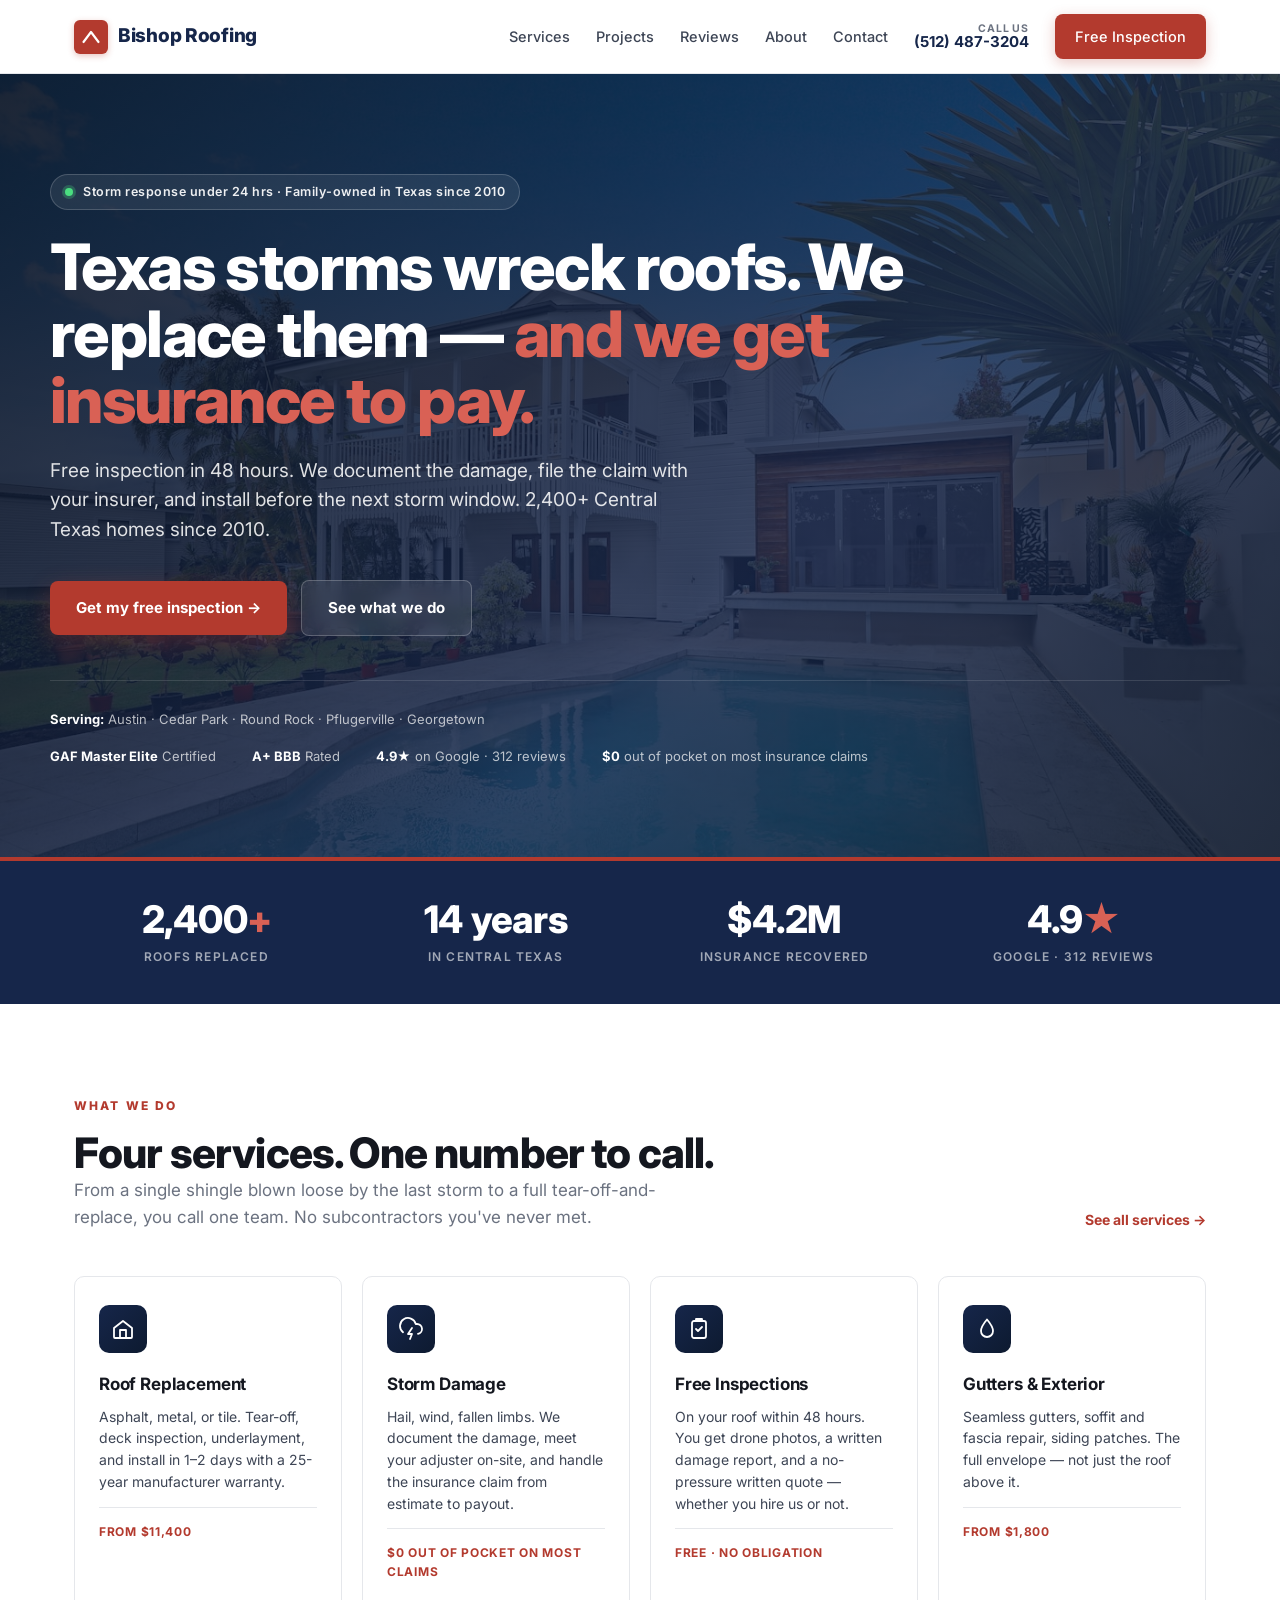
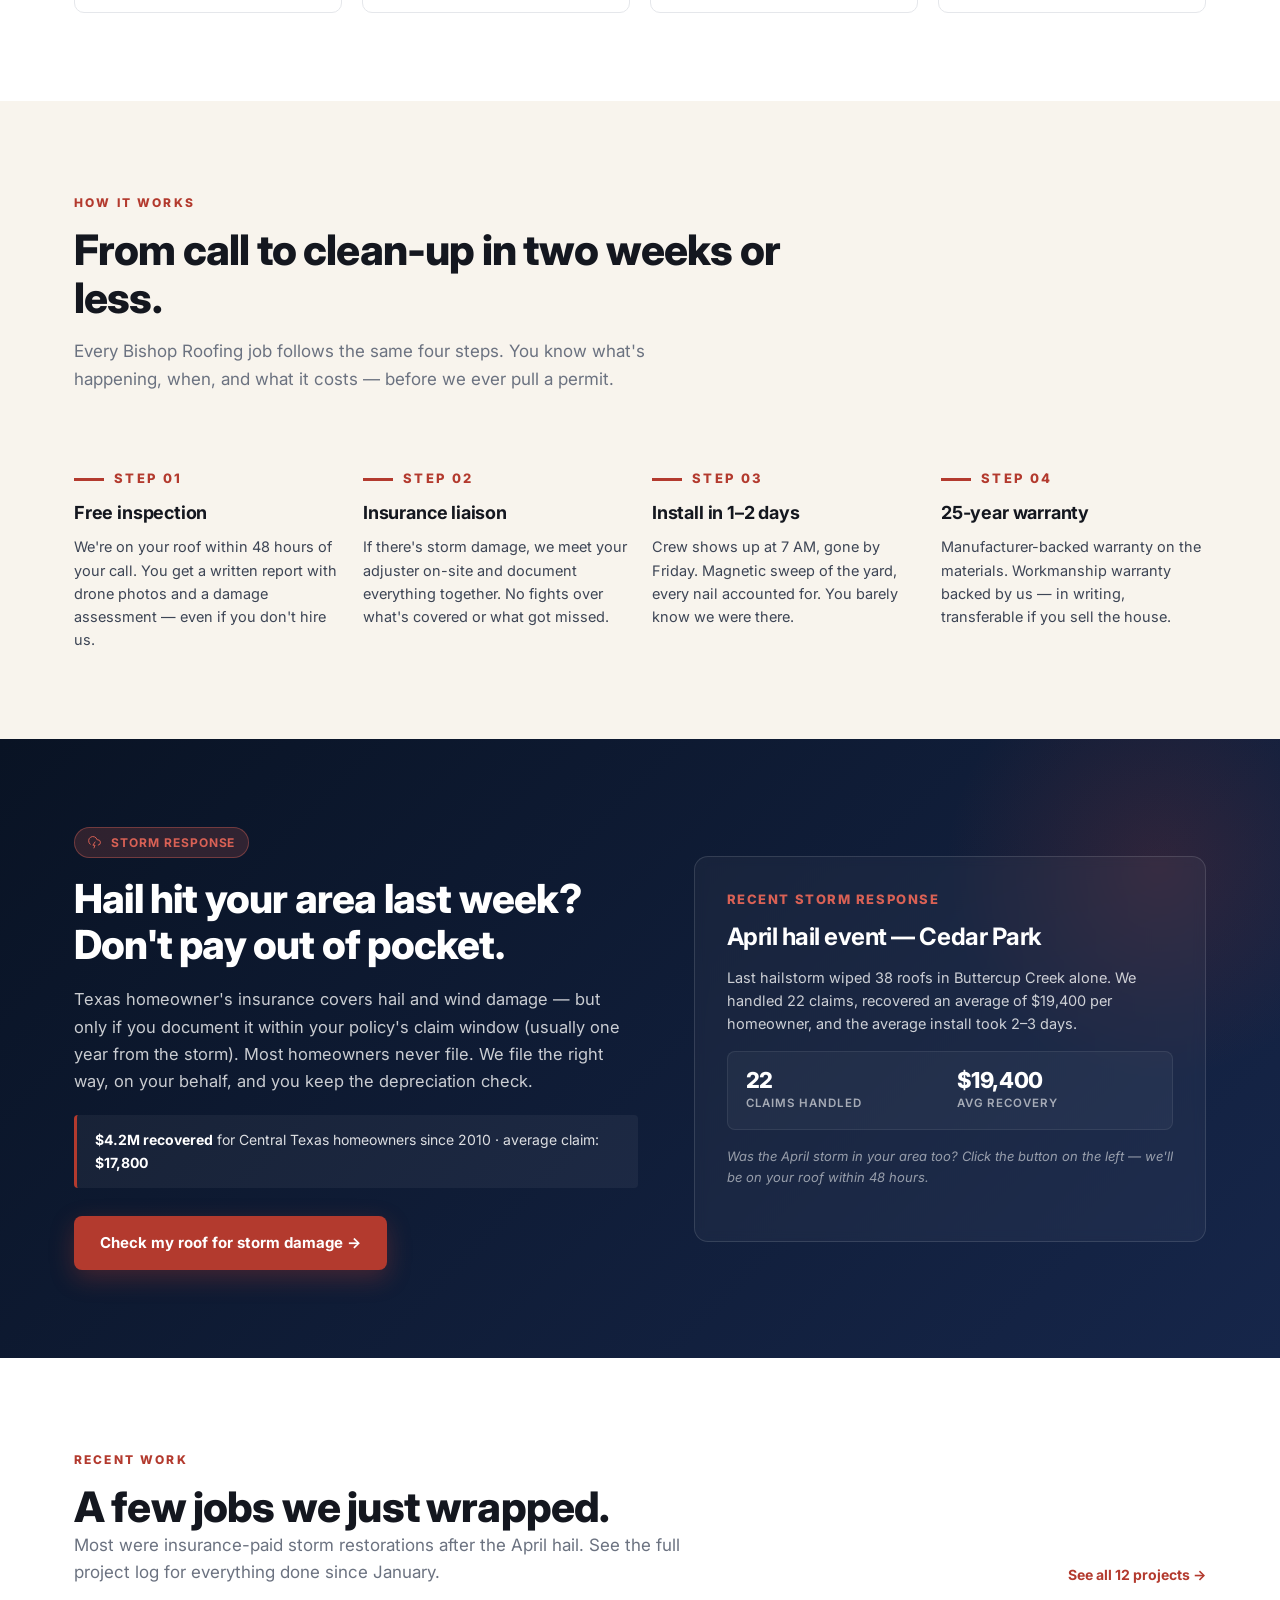
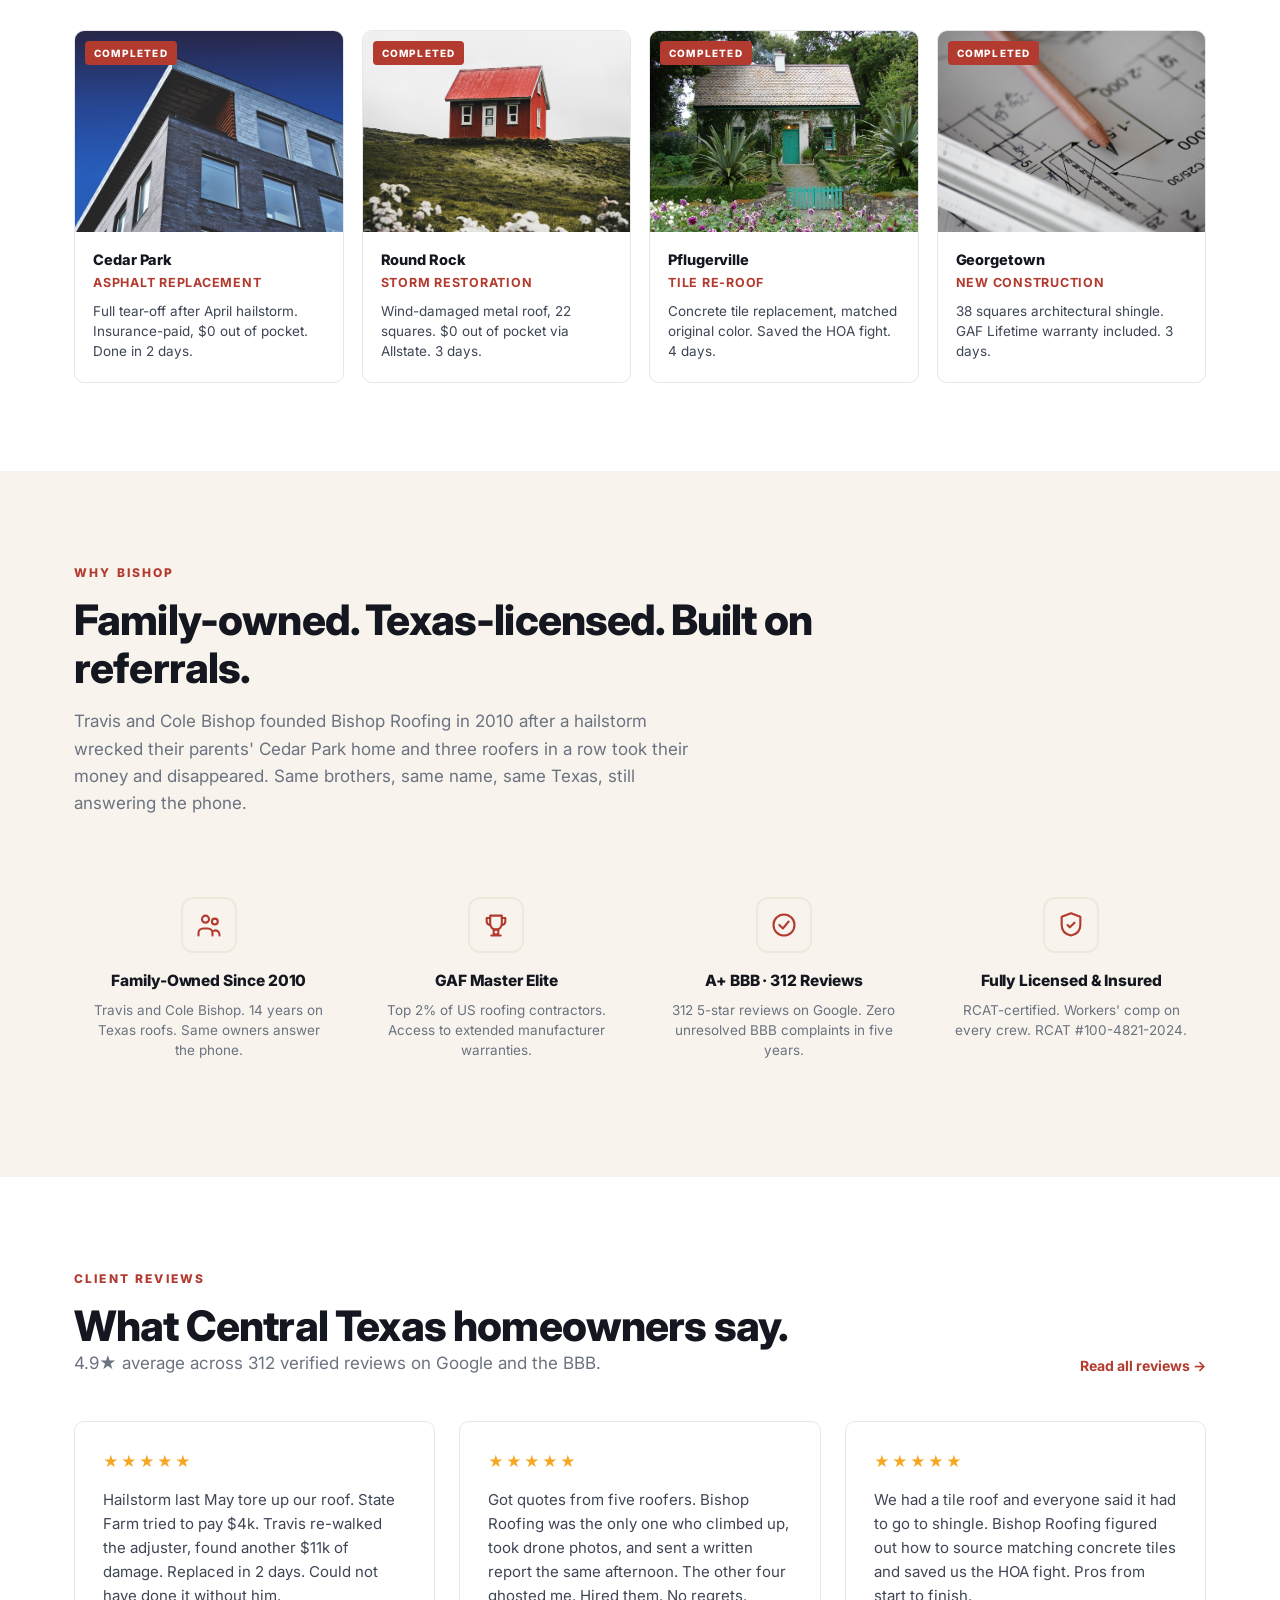
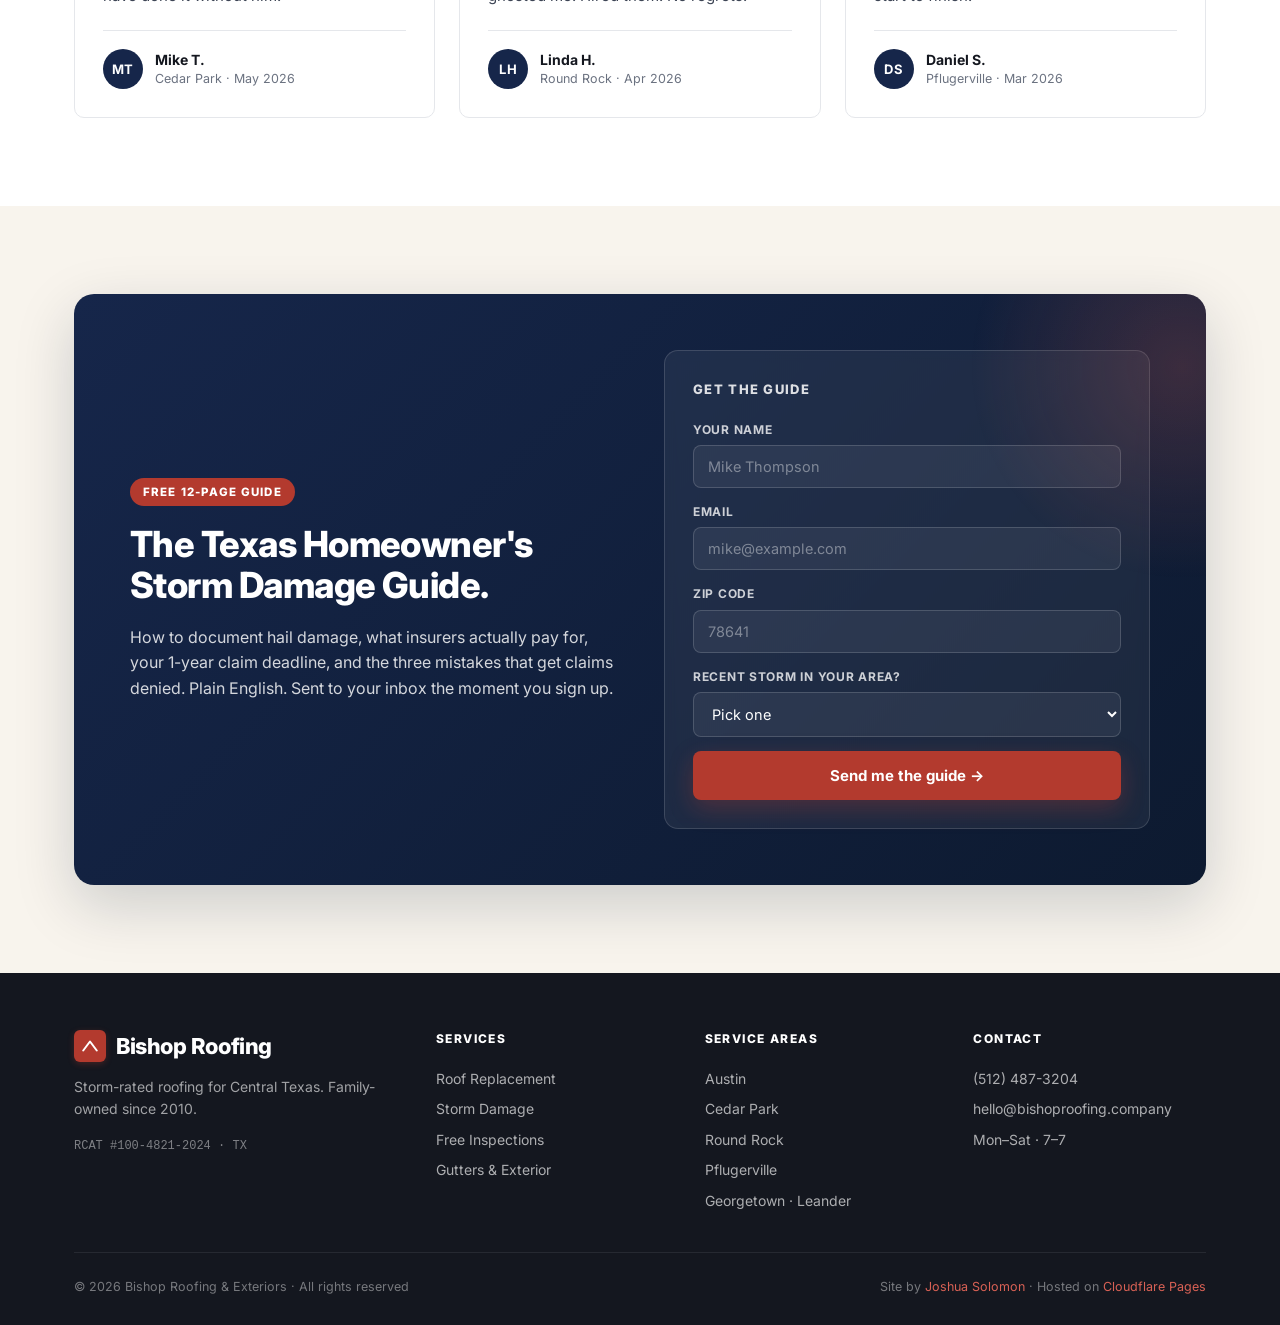
==== commit 0eee95dd: "Revert to clean Bishop Roofing 1st-version site Hard-reset to initial commit (fdb5fe9) wiped all dem" ====
--- a/index.html
+++ b/index.html
@@ -27,7 +27,6 @@
         <a href="./projects.html">Projects</a>
         <a href="./reviews.html">Reviews</a>
         <a href="./about.html">About</a>
-        <a href="./how-it-works.html">How It Works</a>
         <a href="./contact.html">Contact</a>
         <a href="tel:+15124873204" class="nav-phone">
           <span class="nav-phone-label">Call us</span>
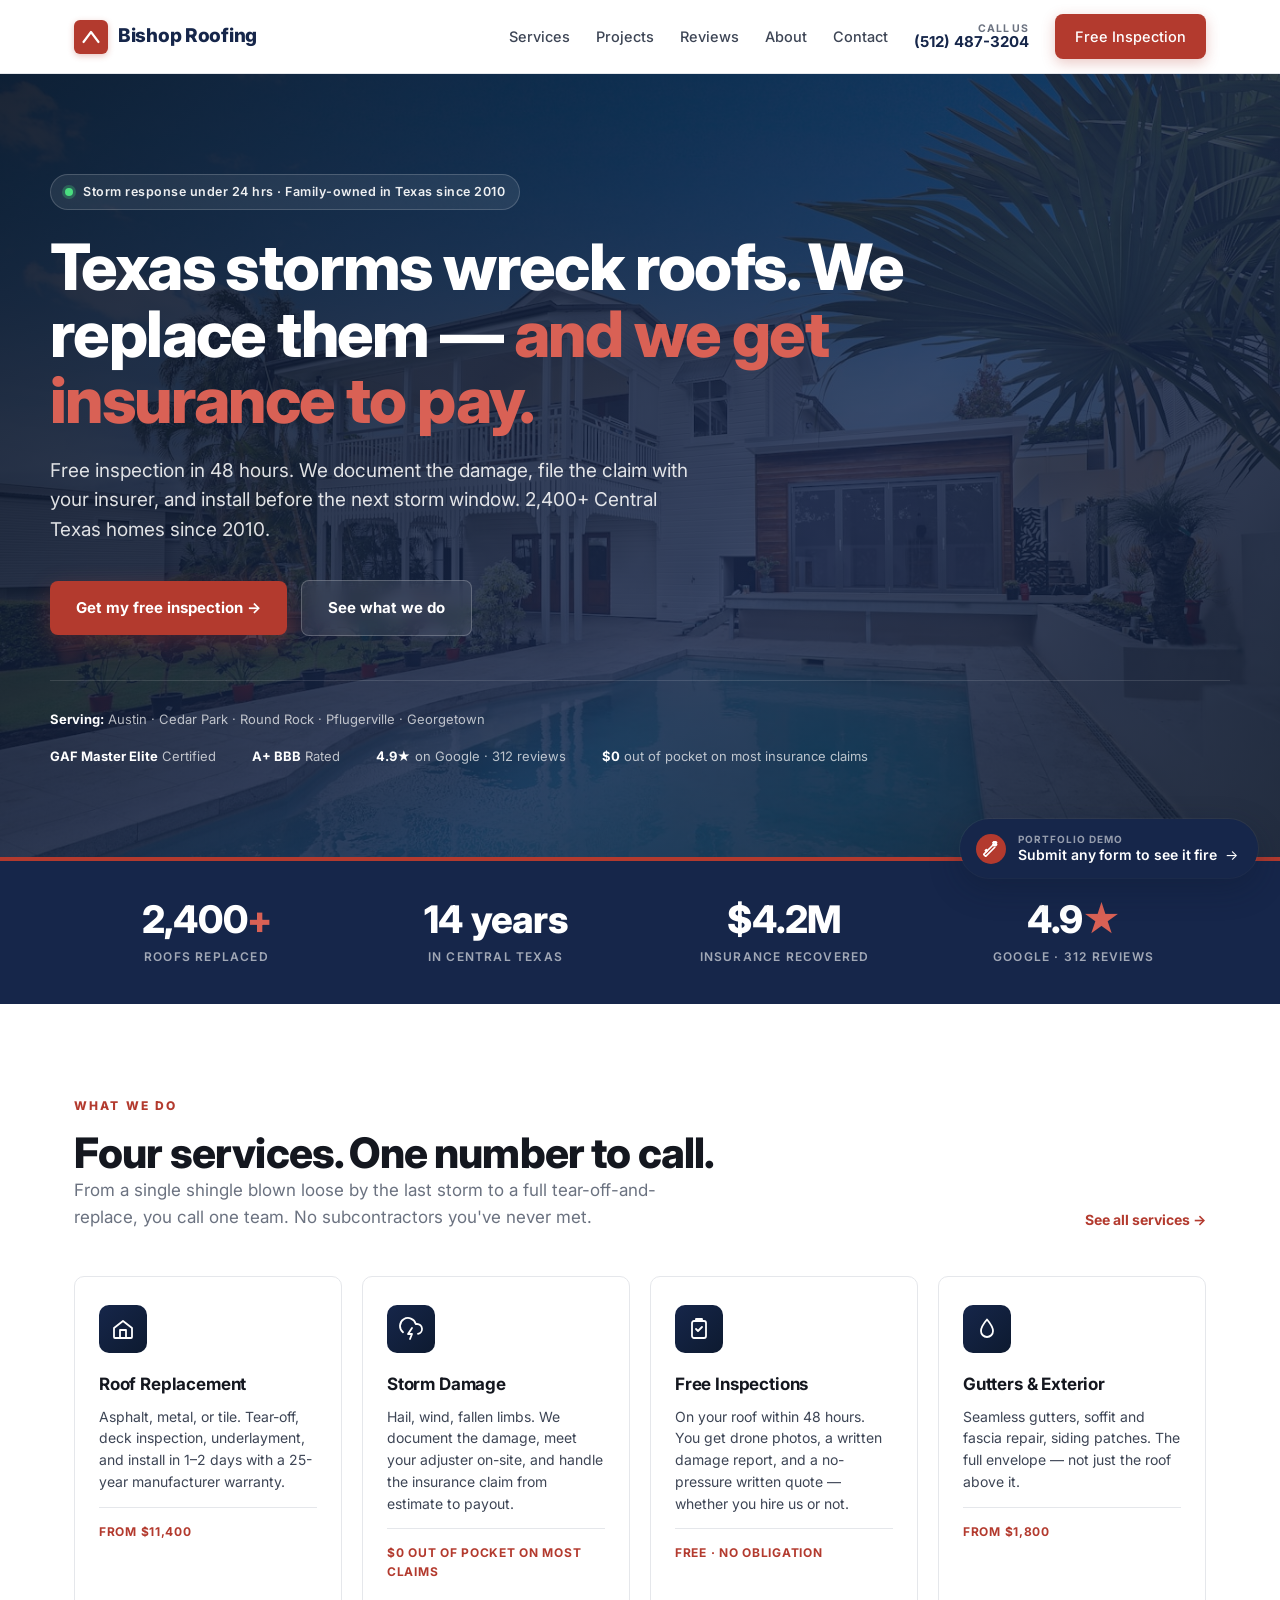
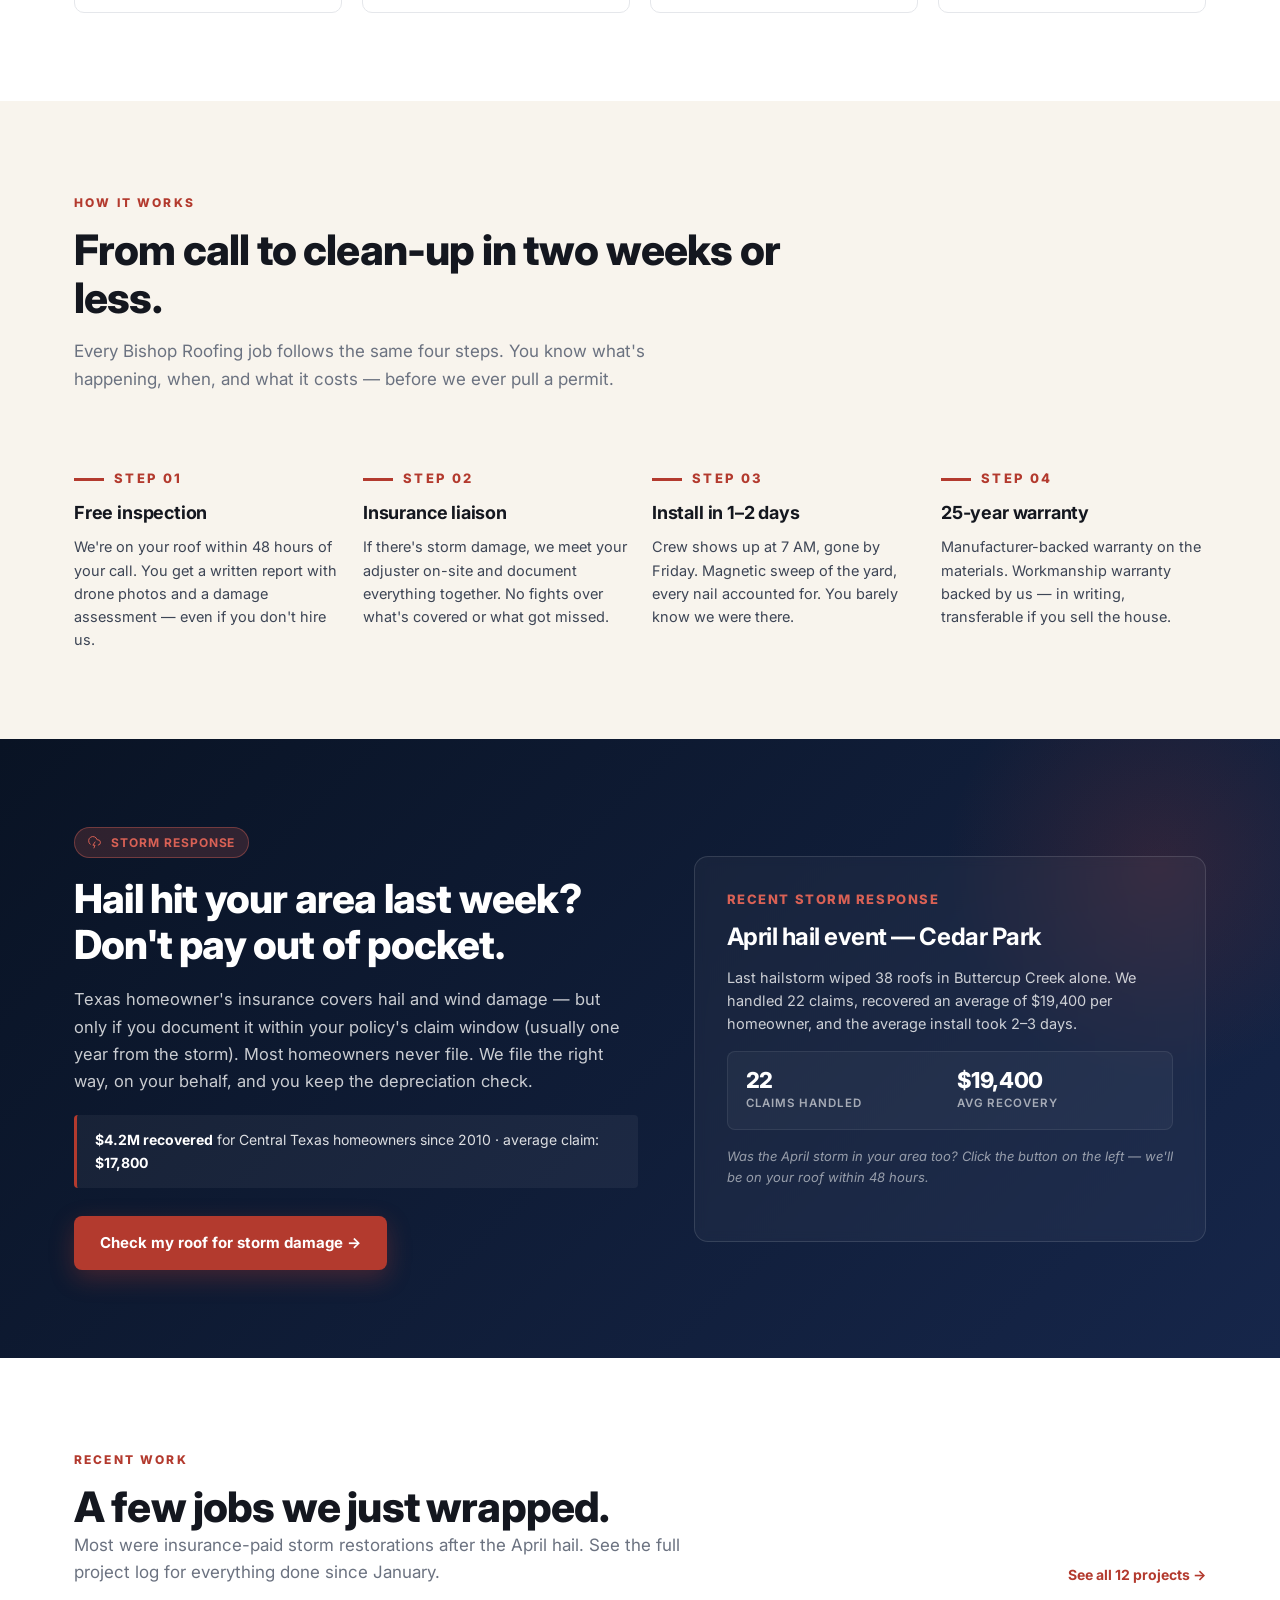
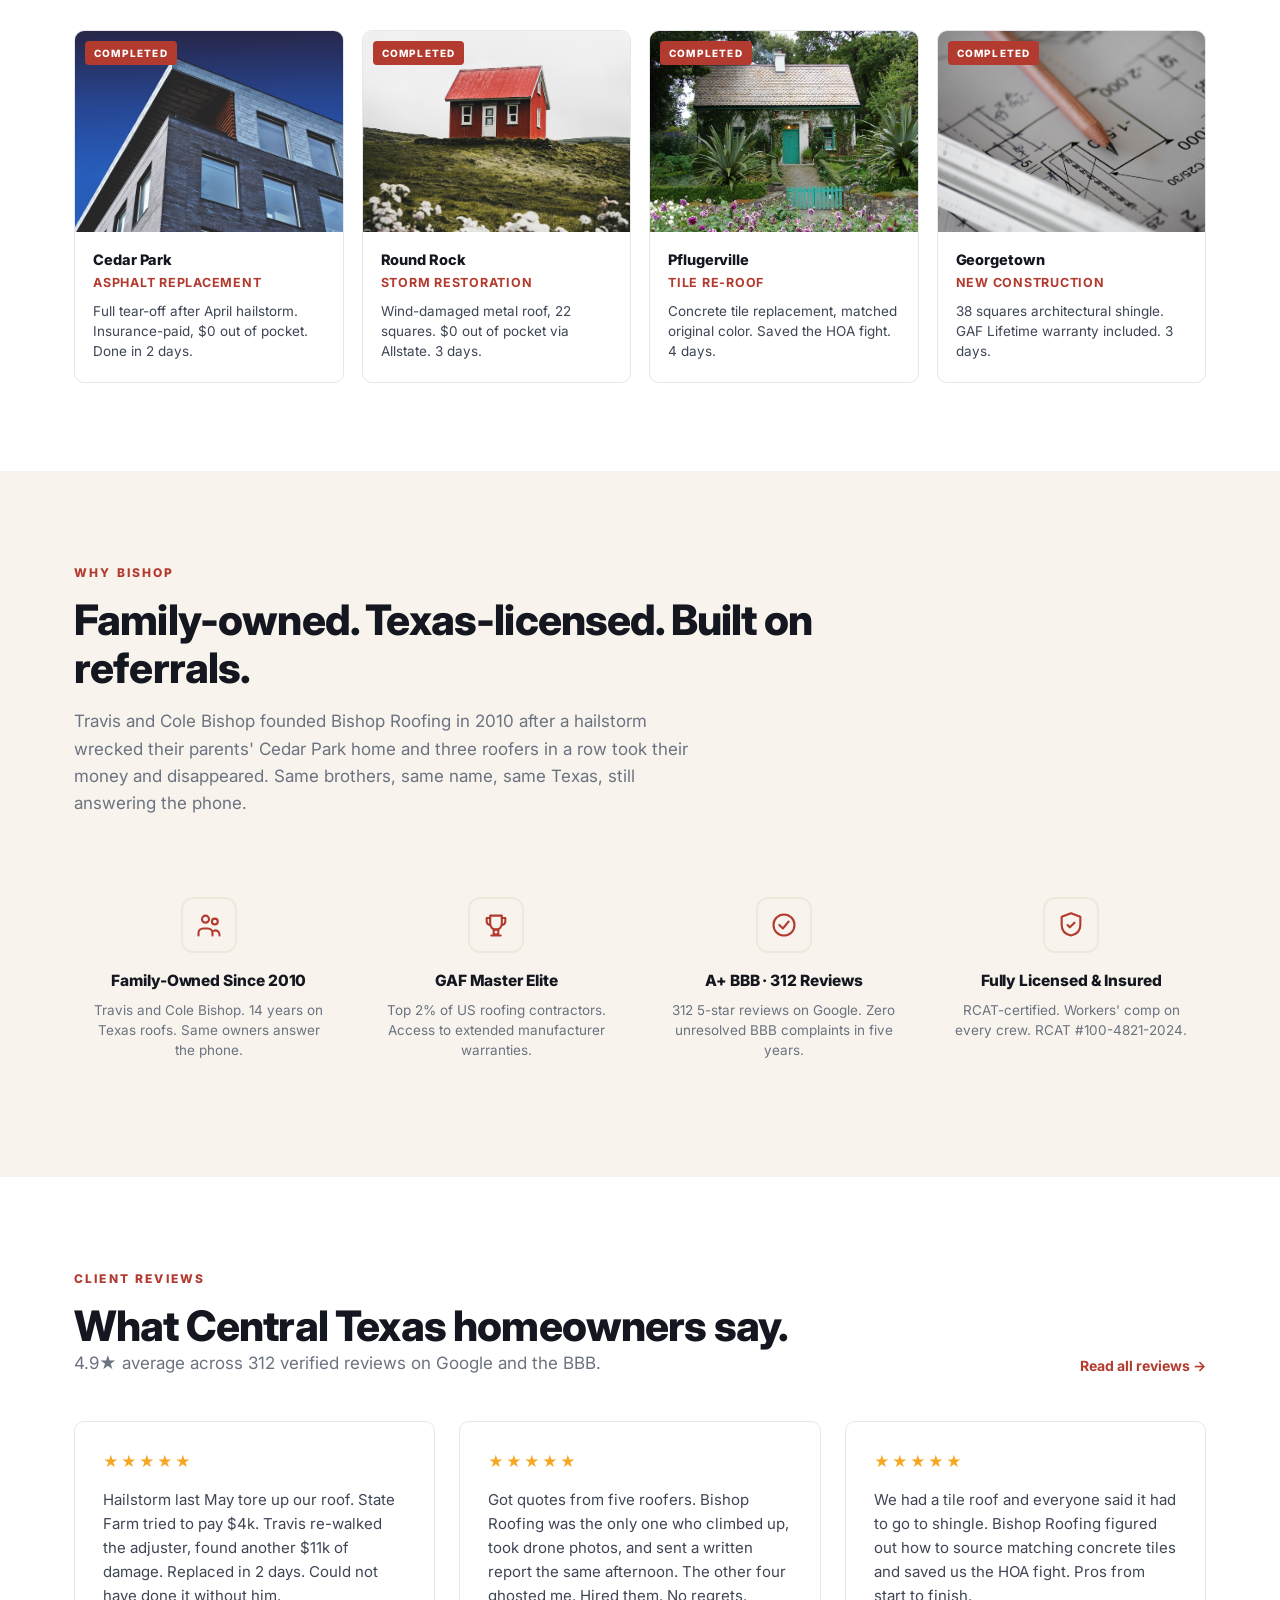
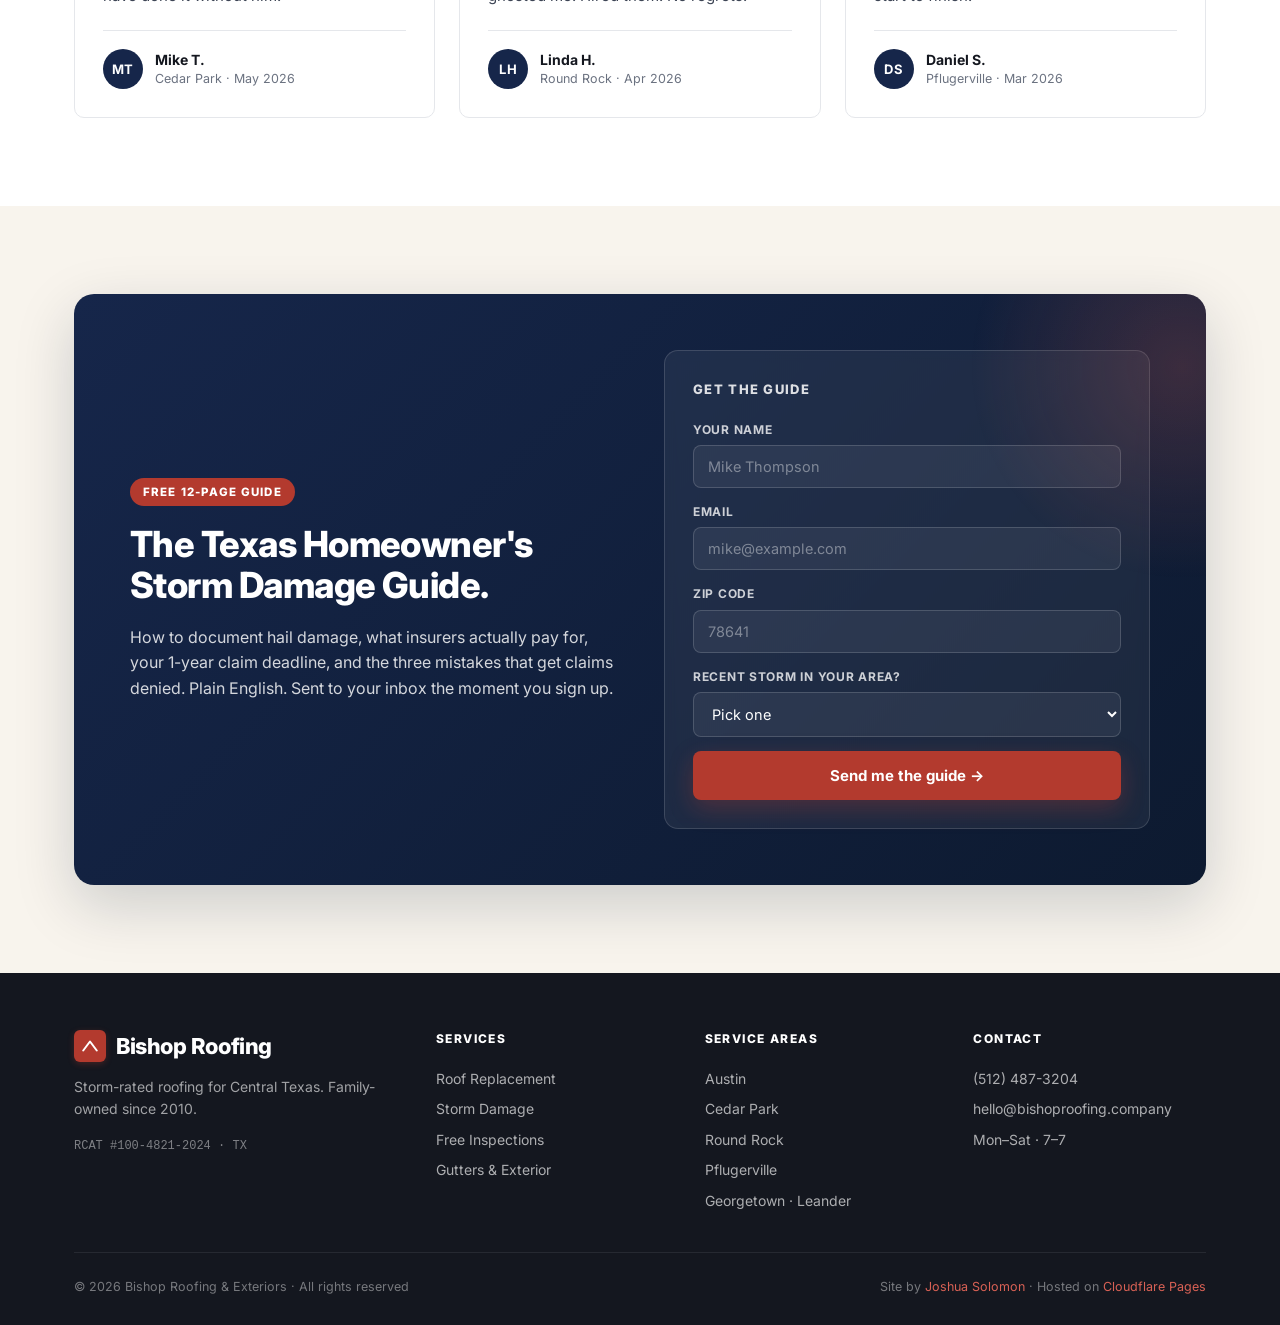
==== commit 1ae52385: "Production release: GHL demo modal, WF3 email sequence + PDF, portfolio badge - New: ghl-modal.css/h" ====
--- a/index.html
+++ b/index.html
@@ -9,6 +9,7 @@
   <link rel="preconnect" href="https://fonts.gstatic.com" crossorigin>
   <link href="https://fonts.googleapis.com/css2?family=Inter:wght@400;500;600;700;800;900&display=swap" rel="stylesheet">
   <link rel="icon" type="image/svg+xml" href="./favicon.svg"><link rel="stylesheet" href="styles.css">
+  <link rel="stylesheet" href="./ghl-modal.css">
 </head>
 <body>
 
@@ -336,7 +337,7 @@
             <p class="magnet-desc">How to document hail damage, what insurers actually pay for, your 1-year claim deadline, and the three mistakes that get claims denied. Plain English. Sent to your inbox the moment you sign up.</p>
           </div>
 
-          <form class="form-card" id="guideForm" onsubmit="return handleSubmit(event, 'guideStatus', 'Guide on its way. Check your inbox in the next 2 minutes.')">
+          <form class="form-card" id="guideForm" onsubmit="return handleSubmit(event, 'guideStatus', 'Guide on its way. Check your inbox in the next 2 minutes.', 'storm-guide')">
             <div class="form-title">Get the guide</div>
             <div class="field">
               <label for="g-name">Your name</label>
@@ -416,23 +417,17 @@
     </div>
   </footer>
 
+  <!-- GHL demo modal — loaded externally -->
+  <script src="./ghl-modal.js"></script>
   <script>
-    function handleSubmit(e, statusId, successMsg) {
-      e.preventDefault();
-      const form = e.target;
-      const status = document.getElementById(statusId);
-      const data = new FormData(form);
-      console.log('Bishop Roofing form submission:', Object.fromEntries(data));
-      status.className = 'form-status';
-      status.textContent = 'Sending...';
-      status.style.display = 'block';
-      setTimeout(() => {
-        status.className = 'form-status success';
-        status.textContent = '✓ ' + successMsg;
-        form.reset();
-      }, 700);
-      return false;
-    }
+    fetch('./ghl-modal.html')
+      .then(r => r.text())
+      .then(html => {
+        document.body.insertAdjacentHTML('beforeend', html);
+        initGhlModal();
+      })
+      .catch(err => console.warn('Modal HTML failed to load:', err));
   </script>
+  <script src="./portfolio-badge.js" defer></script>
 </body>
 </html>
--- a/ghl-modal.css
+++ b/ghl-modal.css
@@ -0,0 +1,1147 @@
+    /* ============== DEMO MODAL OVERLAY ============== */
+    .demo-modal {
+      position: fixed;
+      inset: 0;
+      background: rgba(13, 26, 48, 0.72);
+      backdrop-filter: blur(6px);
+      -webkit-backdrop-filter: blur(6px);
+      z-index: 1000;
+      display: none;
+      align-items: center;
+      justify-content: center;
+      padding: 32px;
+      opacity: 0;
+      transition: opacity 0.25s ease;
+    }
+    .demo-modal.open { display: flex; opacity: 1; }
+    .demo-modal-inner {
+      width: 100%;
+      height: 100%;
+      max-width: 1500px;
+      max-height: calc(100vh - 64px);
+      background: #fff;
+      border-radius: 14px;
+      overflow: hidden;
+      display: flex;
+      flex-direction: column;
+      box-shadow: 0 30px 80px rgba(0,0,0,0.45);
+      transform: scale(0.97);
+      transition: transform 0.25s ease;
+    }
+    .demo-modal.open .demo-modal-inner { transform: scale(1); }
+    .demo-modal-header {
+      padding: 14px 20px;
+      background: #fff;
+      border-bottom: 1px solid #E5E7EB;
+      display: flex;
+      align-items: center;
+      justify-content: space-between;
+      flex-shrink: 0;
+    }
+    .demo-modal-title {
+      display: flex;
+      align-items: center;
+      gap: 12px;
+    }
+    .demo-modal-title-text {
+      font-size: 15px;
+      font-weight: 700;
+      color: #111827;
+      letter-spacing: -0.01em;
+    }
+    .demo-modal-title-sub {
+      font-size: 12px;
+      color: #6B7280;
+      margin-top: 2px;
+    }
+    .demo-modal-status {
+      display: inline-flex;
+      align-items: center;
+      gap: 6px;
+      padding: 4px 12px;
+      background: #DBEAFE;
+      color: #1e40af;
+      border-radius: 999px;
+      font-size: 11.5px;
+      font-weight: 600;
+    }
+    .demo-modal-status .dot {
+      width: 7px; height: 7px;
+      background: #3b82f6;
+      border-radius: 50%;
+      animation: dotPulse 1s infinite;
+    }
+    .demo-modal-status.complete { background: #D1FAE5; color: #065F46; }
+    .demo-modal-status.complete .dot { background: #10b981; animation: none; }
+    @keyframes dotPulse {
+      0%, 100% { box-shadow: 0 0 0 0 rgba(59,130,246,.5); }
+      50% { box-shadow: 0 0 0 5px rgba(59,130,246,0); }
+    }
+    .demo-modal-close {
+      width: 32px; height: 32px;
+      border-radius: 50%;
+      background: #F3F4F6;
+      border: none;
+      cursor: pointer;
+      display: flex;
+      align-items: center;
+      justify-content: center;
+      color: #374151;
+      transition: background 0.15s;
+    }
+    .demo-modal-close:hover { background: #E5E7EB; }
+    .demo-modal-close svg { width: 14px; height: 14px; }
+    .demo-modal-body {
+      flex: 1;
+      overflow: hidden;
+      display: flex;
+      min-height: 0;
+      position: relative;
+    }
+
+    /* ============== TUTORIAL OVERLAY ============== */
+    .tutorial-overlay {
+      position: absolute;
+      inset: 0;
+      z-index: 50;
+      pointer-events: none;
+      opacity: 0;
+      transition: opacity 0.3s ease;
+    }
+    .tutorial-overlay.active {
+      opacity: 1;
+      pointer-events: auto;
+    }
+    .tutorial-spotlight {
+      position: absolute;
+      top: 0; left: 0;
+      width: 0; height: 0;
+      border-radius: 10px;
+      box-shadow: 0 0 0 9999px rgba(13, 26, 48, 0.72);
+      pointer-events: none;
+      transition: all 0.5s cubic-bezier(0.4, 0, 0.2, 1);
+      border: 2.5px solid #FBBF24;
+    }
+    .tutorial-tooltip {
+      position: absolute;
+      width: 380px;
+      background: #fff;
+      border-radius: 12px;
+      padding: 20px 22px;
+      box-shadow: 0 12px 40px rgba(0, 0, 0, 0.25);
+      pointer-events: auto;
+      transition: top 0.5s cubic-bezier(0.4, 0, 0.2, 1), left 0.5s cubic-bezier(0.4, 0, 0.2, 1);
+      z-index: 51;
+    }
+    .tutorial-tooltip::before {
+      content: '';
+      position: absolute;
+      width: 14px; height: 14px;
+      background: #fff;
+      transform: rotate(45deg);
+      box-shadow: -2px -2px 4px rgba(0,0,0,0.05);
+    }
+    .tutorial-tooltip[data-arrow="up"]::before { top: -7px; left: 30px; box-shadow: -2px -2px 4px rgba(0,0,0,0.05); }
+    .tutorial-tooltip[data-arrow="down"]::before { bottom: -7px; left: 30px; box-shadow: 2px 2px 4px rgba(0,0,0,0.05); }
+    .tutorial-tooltip[data-arrow="left"]::before { left: -7px; top: 30px; box-shadow: -2px 2px 4px rgba(0,0,0,0.05); }
+    .tutorial-tooltip[data-arrow="right"]::before { right: -7px; top: 30px; box-shadow: 2px -2px 4px rgba(0,0,0,0.05); }
+    .tutorial-step-label {
+      font-size: 11px;
+      font-weight: 700;
+      color: var(--brick);
+      letter-spacing: 0.1em;
+      text-transform: uppercase;
+      margin-bottom: 6px;
+    }
+    .tutorial-title {
+      font-size: 18px;
+      font-weight: 800;
+      color: #111827;
+      margin-bottom: 8px;
+      letter-spacing: -0.01em;
+      line-height: 1.3;
+    }
+    .tutorial-body {
+      font-size: 13.5px;
+      color: #4B5563;
+      line-height: 1.55;
+      margin-bottom: 18px;
+    }
+    .tutorial-footer {
+      display: flex;
+      justify-content: space-between;
+      align-items: center;
+      gap: 10px;
+    }
+    .tutorial-progress {
+      display: flex;
+      gap: 4px;
+    }
+    .tutorial-progress-dot {
+      width: 6px; height: 6px;
+      border-radius: 50%;
+      background: #E5E7EB;
+      transition: background 0.2s;
+    }
+    .tutorial-progress-dot.done { background: #10b981; }
+    .tutorial-progress-dot.active { background: var(--brick); }
+    .tutorial-buttons {
+      display: flex;
+      gap: 8px;
+    }
+    .tutorial-btn {
+      padding: 8px 16px;
+      border-radius: 7px;
+      font-size: 13px;
+      font-weight: 600;
+      cursor: pointer;
+      border: 1px solid #E5E7EB;
+      background: #fff;
+      color: #374151;
+      font-family: inherit;
+      transition: all 0.15s;
+      white-space: nowrap;
+    }
+    .tutorial-btn:hover { background: #F9FAFB; }
+    .tutorial-btn-primary {
+      background: var(--brick);
+      color: #fff;
+      border-color: var(--brick);
+    }
+    .tutorial-btn-primary:hover { background: var(--brick-dark); color: #fff; }
+    .tutorial-btn-skip {
+      background: transparent;
+      border: none;
+      color: #6B7280;
+      font-size: 12px;
+      padding: 8px 4px;
+    }
+    .tutorial-btn-skip:hover { color: #111827; background: transparent; }
+
+    /* ============== INTRO OVERLAY ============== */
+    .intro-overlay {
+      position: absolute;
+      inset: 0;
+      background: linear-gradient(135deg, #16264A 0%, #0D1A30 100%);
+      color: #fff;
+      display: flex;
+      align-items: center;
+      justify-content: center;
+      z-index: 5;
+      padding: 32px;
+      opacity: 1;
+      transition: opacity 0.7s ease;
+    }
+    .intro-overlay.fade-out {
+      opacity: 0;
+      pointer-events: none;
+    }
+    .intro-card {
+      max-width: 640px;
+      text-align: center;
+    }
+    .intro-badge {
+      display: inline-flex;
+      align-items: center;
+      gap: 10px;
+      padding: 8px 18px;
+      background: rgba(74, 222, 128, 0.18);
+      border: 1px solid rgba(74, 222, 128, 0.4);
+      border-radius: 999px;
+      color: #bbf7d0;
+      font-size: 13px;
+      font-weight: 600;
+      letter-spacing: 0.04em;
+      margin-bottom: 28px;
+    }
+    .intro-badge .pulse-dot {
+      width: 8px; height: 8px;
+      background: #4ade80;
+      border-radius: 50%;
+      box-shadow: 0 0 0 4px rgba(74, 222, 128, 0.25);
+      animation: introPulse 1.6s ease-in-out infinite;
+    }
+    @keyframes introPulse {
+      0%, 100% { box-shadow: 0 0 0 4px rgba(74, 222, 128, 0.25); }
+      50% { box-shadow: 0 0 0 9px rgba(74, 222, 128, 0.05); }
+    }
+    .intro-card h2 {
+      font-size: clamp(28px, 4vw, 44px);
+      font-weight: 900;
+      letter-spacing: -0.025em;
+      line-height: 1.1;
+      margin-bottom: 18px;
+    }
+    .intro-card h2 .accent {
+      color: var(--brick-light);
+    }
+    .intro-card p {
+      font-size: clamp(15px, 1.6vw, 18px);
+      color: rgba(255, 255, 255, 0.82);
+      line-height: 1.6;
+      margin-bottom: 28px;
+    }
+    .intro-steps {
+      display: flex;
+      align-items: center;
+      justify-content: center;
+      gap: 14px;
+      margin-bottom: 24px;
+      flex-wrap: wrap;
+    }
+    .intro-step {
+      display: inline-flex;
+      align-items: center;
+      gap: 8px;
+      padding: 6px 14px;
+      background: rgba(255, 255, 255, 0.08);
+      border: 1px solid rgba(255, 255, 255, 0.16);
+      border-radius: 999px;
+      font-size: 13px;
+      color: rgba(255, 255, 255, 0.92);
+      font-weight: 500;
+    }
+    .intro-step-num {
+      width: 22px; height: 22px;
+      background: var(--brick);
+      color: #fff;
+      border-radius: 50%;
+      font-size: 11px;
+      font-weight: 700;
+      display: inline-flex;
+      align-items: center;
+      justify-content: center;
+    }
+    .intro-arrow {
+      color: rgba(255, 255, 255, 0.4);
+      font-size: 14px;
+    }
+    .intro-cta {
+      display: inline-flex;
+      align-items: center;
+      gap: 10px;
+      padding: 14px 28px;
+      background: var(--brick);
+      color: #fff;
+      border-radius: 10px;
+      font-size: 15px;
+      font-weight: 700;
+      cursor: pointer;
+      border: none;
+      font-family: inherit;
+      transition: all 0.15s;
+      box-shadow: 0 8px 24px rgba(179,58,46,.32);
+    }
+    .intro-cta:hover {
+      background: var(--brick-dark);
+      transform: translateY(-2px);
+      box-shadow: 0 10px 28px rgba(179,58,46,.4);
+    }
+    .intro-skip {
+      display: block;
+      margin-top: 16px;
+      background: transparent;
+      border: none;
+      color: rgba(255,255,255,0.55);
+      font-size: 12.5px;
+      cursor: pointer;
+      font-family: inherit;
+    }
+    .intro-skip:hover { color: rgba(255,255,255,0.85); }
+
+    /* ============== GHL MOCK APP ============== */
+    .ghl-app {
+      background: #fff;
+      display: grid;
+      grid-template-columns: 240px 1fr;
+      width: 100%;
+      height: 100%;
+      flex: 1;
+      font-size: 14px;
+      color: #14171F;
+    }
+    .ghl-app * { box-sizing: border-box; }
+
+    /* SIDEBAR */
+    .ghl-sidebar {
+      background: #fff;
+      border-right: 1px solid #E5E7EB;
+      display: flex;
+      flex-direction: column;
+      overflow-y: auto;
+    }
+    .ghl-sidebar::-webkit-scrollbar { width: 6px; }
+    .ghl-sidebar::-webkit-scrollbar-thumb { background: #d1d5db; border-radius: 3px; }
+    .ghl-logo { padding: 14px 14px 6px; }
+    .ghl-logo-mark {
+      width: 32px; height: 32px;
+      border-radius: 5px;
+      display: flex; align-items: center; justify-content: center;
+    }
+    .ghl-logo-mark svg { width: 20px; height: 24px; }
+    .ghl-account { padding: 14px 12px 12px; border-bottom: 1px solid #E5E7EB; }
+    .ghl-account-name {
+      font-size: 13px; font-weight: 700; color: #14171F; line-height: 1.25;
+      letter-spacing: -0.005em;
+    }
+    .ghl-account-sub { font-size: 11.5px; color: #6B7280; margin-top: 3px; }
+    .ghl-search {
+      margin: 8px 10px;
+      display: flex; align-items: center; gap: 6px;
+      padding: 5px 8px;
+      border: 1px solid #E5E7EB; border-radius: 6px;
+      background: #F9FAFB;
+      font-size: 11.5px; color: #9CA3AF;
+    }
+    .ghl-search svg { width: 12px; height: 12px; }
+    .ghl-search-kbd {
+      margin-left: auto;
+      padding: 1px 5px; background: #E5E7EB; border-radius: 3px;
+      font-size: 9.5px; color: #6B7280; font-family: monospace;
+    }
+    .ghl-nav-spark {
+      width: 18px; height: 18px; border-radius: 4px;
+      background: linear-gradient(135deg, #34d399, #10b981);
+      flex-shrink: 0;
+      display: inline-flex; align-items: center; justify-content: center;
+    }
+    .ghl-nav-spark svg { width: 11px; height: 11px; color: #fff; }
+    .ghl-menu { padding: 4px 0; flex: 1; }
+    .ghl-menu-item {
+      display: flex; align-items: center; gap: 10px;
+      padding: 7px 14px;
+      font-size: 12.5px; color: #374151;
+      transition: background 0.15s;
+    }
+    .ghl-menu-item.active { background: #111827; color: #fff; }
+    .ghl-menu-item.active svg { color: #fff; }
+    .ghl-menu-item svg { width: 14px; height: 14px; color: #6B7280; flex-shrink: 0; }
+    .ghl-menu-divider { border: 0; border-top: 1px solid #E5E7EB; margin: 6px 12px; }
+
+    /* TOPBAR */
+    .ghl-main { display: flex; flex-direction: column; background: #fff; overflow: hidden; width: 100%; }
+    .ghl-topbar {
+      background: #fff; border-bottom: 1px solid #E5E7EB;
+      padding: 8px 16px;
+      display: flex; align-items: center; justify-content: flex-end;
+      gap: 10px; height: 48px; flex-shrink: 0;
+    }
+    .ghl-topbtn {
+      width: 30px; height: 30px; border-radius: 50%;
+      display: flex; align-items: center; justify-content: center; position: relative;
+    }
+    .ghl-topbtn svg { width: 14px; height: 14px; color: #374151; }
+    .ghl-topbtn.green { background: #10b981; }
+    .ghl-topbtn.green svg { color: #fff; }
+    .ghl-topbtn.bell::after {
+      content: '';
+      position: absolute; top: 6px; right: 6px;
+      width: 7px; height: 7px; background: #ef4444; border-radius: 50%;
+      border: 1.5px solid #fff;
+    }
+    .ghl-askai {
+      background: linear-gradient(135deg, #7c3aed, #a855f7);
+      color: #fff; padding: 6px 12px; border-radius: 999px;
+      font-size: 12px; font-weight: 600;
+      display: flex; align-items: center; gap: 5px;
+    }
+    .ghl-askai svg { width: 12px; height: 12px; }
+    .ghl-whatsnew {
+      display: flex; align-items: center; gap: 6px;
+      padding: 6px 10px; background: #F3F4F6; border-radius: 999px;
+      font-size: 11.5px; color: #374151; font-weight: 500;
+    }
+    .ghl-whatsnew-pill {
+      background: #3b82f6; color: #fff;
+      padding: 2px 8px; border-radius: 999px;
+      font-size: 10.5px; font-weight: 600;
+    }
+    .ghl-avatar {
+      width: 32px; height: 32px; border-radius: 50%;
+      background: linear-gradient(135deg, #10b981, #059669);
+      color: #fff; font-size: 12px; font-weight: 700;
+      display: flex; align-items: center; justify-content: center;
+      letter-spacing: 0.04em;
+    }
+
+    .ghl-content { flex: 1; overflow-y: auto; background: #fff; }
+
+    .ghl-section-tabs {
+      display: flex; align-items: center; gap: 24px;
+      padding: 16px 20px 0;
+    }
+    .ghl-stab {
+      font-size: 14px; font-weight: 500; color: #6B7280;
+      padding-bottom: 12px; border-bottom: 2px solid transparent;
+    }
+    .ghl-stab.active {
+      color: #111827; font-weight: 600; border-bottom-color: #3b82f6;
+    }
+    .ghl-section-header {
+      padding: 16px 20px 12px;
+      display: flex; align-items: center; justify-content: space-between;
+      border-bottom: 1px solid #F3F4F6;
+    }
+    .ghl-section-title { display: flex; align-items: center; gap: 12px; }
+    .ghl-section-title h2 { font-size: 17px; font-weight: 700; color: #111827; }
+    .ghl-count-pill {
+      background: #DBEAFE; color: #1e40af;
+      padding: 4px 12px; border-radius: 999px;
+      font-size: 12px; font-weight: 600;
+      transition: all 0.4s ease;
+    }
+    .ghl-count-pill.bumped {
+      background: #DBEAFE; color: #1e40af;
+    }
+    .ghl-section-actions { display: flex; gap: 8px; align-items: center; }
+    .ghl-btn {
+      padding: 6px 14px; border-radius: 6px;
+      font-size: 12.5px; font-weight: 600;
+      display: inline-flex; align-items: center; gap: 6px;
+      border: 1px solid #E5E7EB; background: #fff; color: #374151;
+    }
+    .ghl-btn svg { width: 12px; height: 12px; }
+    .ghl-btn-primary { background: #2563eb; color: #fff; border-color: #2563eb; }
+    .ghl-btn-warning { background: #FEF3C7; color: #92400E; border-color: #FDE68A; }
+
+    .ghl-sub-tabs {
+      padding: 0 20px;
+      display: flex; gap: 6px;
+      border-bottom: 1px solid #F3F4F6;
+    }
+    .ghl-sub-tab {
+      padding: 9px 14px; font-size: 12.5px; color: #6B7280;
+      border-bottom: 2px solid transparent;
+      display: inline-flex; align-items: center; gap: 6px;
+    }
+    .ghl-sub-tab.active { color: #111827; font-weight: 600; border-bottom-color: #3b82f6; }
+
+    .ghl-toolbar {
+      padding: 12px 20px;
+      display: flex; gap: 10px; align-items: center; justify-content: space-between;
+      flex-wrap: wrap;
+    }
+    .ghl-toolbar-left { display: flex; gap: 8px; }
+    .ghl-toolbar-right { display: flex; gap: 8px; align-items: center; }
+    .ghl-pill {
+      padding: 6px 12px; border-radius: 999px;
+      font-size: 12px; color: #374151;
+      background: #fff; border: 1px solid #E5E7EB;
+      display: inline-flex; align-items: center; gap: 6px;
+    }
+    .ghl-pill.active { border-color: #3b82f6; color: #2563eb; }
+    .ghl-pill svg { width: 11px; height: 11px; }
+    .ghl-search-input {
+      padding: 6px 10px 6px 28px;
+      background: #fff url("data:image/svg+xml;utf8,<svg xmlns='http://www.w3.org/2000/svg' viewBox='0 0 24 24' fill='none' stroke='%239ca3af' stroke-width='2' stroke-linecap='round' stroke-linejoin='round'><circle cx='11' cy='11' r='8'/><line x1='21' y1='21' x2='16.65' y2='16.65'/></svg>") no-repeat 8px center / 12px;
+      border: 1px solid #E5E7EB; border-radius: 6px;
+      font-size: 12px; color: #6B7280; min-width: 200px;
+    }
+
+    .ghl-table { width: 100%; border-collapse: collapse; font-size: 12.5px; }
+    .ghl-table th {
+      text-align: left; padding: 12px 16px;
+      font-size: 12px; font-weight: 600; color: #6B7280;
+      background: #fff; border-bottom: 1px solid #E5E7EB; white-space: nowrap;
+    }
+    .ghl-table td {
+      padding: 14px 16px; border-bottom: 1px solid #F3F4F6;
+      color: #14171F; vertical-align: middle;
+    }
+    .ghl-table-checkbox {
+      width: 14px; height: 14px;
+      border: 1.5px solid #D1D5DB; border-radius: 3px;
+      display: inline-block; vertical-align: middle;
+    }
+    .ghl-row {
+      opacity: 0; transform: translateY(-8px);
+      transition: opacity 0.7s ease, transform 0.7s ease;
+    }
+    .ghl-row.revealed {
+      opacity: 1; transform: translateY(0);
+      animation: rowFlash 2.2s ease;
+    }
+    @keyframes rowFlash {
+      0% { background: #DBEAFE; }
+      100% { background: transparent; }
+    }
+    .ghl-tag {
+      display: inline-block; padding: 2px 8px;
+      background: #FED7AA; color: #9A3412; border-radius: 4px;
+      font-size: 11px; font-weight: 600;
+    }
+    .ghl-empty {
+      padding: 60px 20px; text-align: center;
+      transition: opacity 0.7s ease, max-height 0.7s ease, padding 0.7s ease;
+      max-height: 400px; overflow: hidden;
+    }
+    .ghl-empty.hidden { opacity: 0; max-height: 0; padding: 0; }
+    .ghl-empty-illus {
+      width: 130px; height: 100px; margin: 0 auto 20px;
+      background: url("data:image/svg+xml;utf8,<svg xmlns='http://www.w3.org/2000/svg' viewBox='0 0 200 140' fill='none'><rect x='30' y='90' width='140' height='8' fill='%23E5E7EB' rx='2'/><rect x='40' y='40' width='90' height='55' fill='none' stroke='%239CA3AF' stroke-width='1.5' rx='3'/><line x1='50' y1='52' x2='110' y2='52' stroke='%23D1D5DB' stroke-width='2'/><line x1='50' y1='62' x2='100' y2='62' stroke='%23D1D5DB' stroke-width='2'/><line x1='50' y1='72' x2='105' y2='72' stroke='%23D1D5DB' stroke-width='2'/><rect x='140' y='45' width='40' height='50' fill='%23FED7AA' rx='3'/><circle cx='160' cy='75' r='6' fill='%23F97316'/><path d='M155 80 Q160 86 165 80' stroke='%23fff' stroke-width='1.5' fill='none' stroke-linecap='round'/><circle cx='157' cy='73' r='1' fill='%23fff'/><circle cx='163' cy='73' r='1' fill='%23fff'/></svg>") no-repeat center / contain;
+    }
+    .ghl-empty h4 { font-size: 16px; font-weight: 700; color: #111827; margin-bottom: 8px; }
+    .ghl-empty p {
+      font-size: 13px; color: #6B7280; line-height: 1.6;
+      max-width: 320px; margin: 0 auto 18px;
+    }
+    .ghl-empty-btn {
+      background: #2563eb; color: #fff;
+      padding: 8px 18px; border-radius: 6px;
+      font-size: 13px; font-weight: 600;
+      display: inline-flex; align-items: center; gap: 6px; border: none;
+    }
+    .ghl-pagination {
+      padding: 12px 20px; border-top: 1px solid #F3F4F6;
+      display: flex; justify-content: space-between; align-items: center;
+      font-size: 12px; color: #6B7280;
+    }
+    .ghl-page-controls { display: flex; align-items: center; gap: 8px; }
+    .ghl-page-num {
+      width: 26px; height: 26px;
+      border: 1px solid #3b82f6; color: #2563eb;
+      border-radius: 4px;
+      display: inline-flex; align-items: center; justify-content: center;
+      font-weight: 600;
+    }
+    .ghl-page-btn {
+      padding: 4px 10px; font-size: 12px; color: #6B7280;
+      border: 1px solid #E5E7EB; border-radius: 4px; background: #fff;
+    }
+
+    /* OPPORTUNITIES */
+    .ghl-pipeline-selector {
+      padding: 14px 20px;
+      display: flex; align-items: center; gap: 12px;
+      justify-content: space-between; flex-wrap: wrap;
+    }
+    .ghl-pipeline-selector-left { display: flex; align-items: center; gap: 12px; }
+    .ghl-select {
+      padding: 7px 30px 7px 14px;
+      border: 1px solid #E5E7EB; border-radius: 6px;
+      font-size: 13px; font-weight: 600; color: #111827;
+      background: #fff url("data:image/svg+xml;utf8,<svg xmlns='http://www.w3.org/2000/svg' viewBox='0 0 24 24' fill='none' stroke='%23374151' stroke-width='2'><polyline points='6 9 12 15 18 9'/></svg>") no-repeat right 10px center / 12px;
+      appearance: none;
+      -webkit-appearance: none;
+      -moz-appearance: none;
+      outline: none;
+      cursor: pointer;
+      font-family: inherit;
+    }
+    .ghl-select:focus { border-color: #3b82f6; box-shadow: 0 0 0 3px rgba(59,130,246,.15); }
+    .ghl-kanban {
+      padding: 14px 20px;
+      display: flex; gap: 14px;
+      overflow-x: auto; min-height: 320px;
+    }
+    .ghl-col {
+      min-width: 280px; width: 280px; flex-shrink: 0;
+      background: #fff;
+      border-radius: 8px;
+    }
+    .ghl-col-header {
+      padding: 12px 14px;
+      background: transparent;
+      border-bottom: none;
+    }
+    .ghl-col-head-top {
+      display: flex; align-items: center; justify-content: space-between;
+      margin-bottom: 4px;
+    }
+    .ghl-col-name { font-size: 14px; font-weight: 700; color: #111827; }
+    .ghl-col-collapse { color: #9CA3AF; cursor: pointer; }
+    .ghl-col-stats { font-size: 12px; color: #6B7280; display: flex; gap: 14px; }
+    .ghl-col-stats .value { font-weight: 500; color: #6B7280; }
+    .ghl-col-body { padding: 4px 8px 10px; min-height: 80px; }
+
+    .ghl-opp-card {
+      background: #fff; border: 1px solid #E5E7EB; border-radius: 8px;
+      padding: 14px 16px; margin-bottom: 8px;
+      opacity: 0; transform: translateY(-10px);
+      transition: opacity 0.7s ease, transform 0.7s ease;
+      box-shadow: 0 1px 3px rgba(0,0,0,.04);
+      cursor: pointer;
+    }
+    .ghl-opp-card:hover { box-shadow: 0 2px 8px rgba(0,0,0,.08); }
+    .ghl-opp-card.revealed {
+      opacity: 1; transform: translateY(0);
+      animation: cardFlash 2.4s ease;
+    }
+    @keyframes cardFlash {
+      0% { box-shadow: 0 0 0 3px #3b82f6, 0 4px 8px rgba(59,130,246,.3); }
+      100% { box-shadow: 0 1px 3px rgba(0,0,0,.04); }
+    }
+    .ghl-opp-top {
+      display: flex; align-items: flex-start; justify-content: space-between;
+      gap: 10px; margin-bottom: 12px;
+    }
+    .ghl-opp-name {
+      font-size: 14px; font-weight: 700; color: #111827;
+      line-height: 1.3;
+      white-space: nowrap; overflow: hidden; text-overflow: ellipsis;
+      flex: 1;
+    }
+    .ghl-opp-avatar {
+      width: 26px; height: 26px; border-radius: 50%;
+      background: #F3F4F6; border: 1px solid #E5E7EB;
+      flex-shrink: 0;
+      display: flex; align-items: center; justify-content: center;
+      color: #9CA3AF;
+      position: relative;
+    }
+    .ghl-opp-avatar svg { width: 13px; height: 13px; }
+    .ghl-opp-avatar::after {
+      content: '+';
+      position: absolute;
+      top: -3px; right: -3px;
+      width: 12px; height: 12px;
+      border-radius: 50%;
+      background: #fff;
+      border: 1px solid #E5E7EB;
+      color: #6B7280;
+      font-size: 10px;
+      font-weight: 700;
+      line-height: 9px;
+      text-align: center;
+    }
+    .ghl-opp-field {
+      display: grid; grid-template-columns: 64px 1fr;
+      gap: 10px; font-size: 12.5px;
+      margin-bottom: 4px;
+    }
+    .ghl-opp-field-label { color: #6B7280; }
+    .ghl-opp-field-value { color: #111827; font-weight: 500; }
+    .ghl-opp-footer {
+      display: flex; gap: 14px;
+      margin-top: 12px;
+      padding-top: 0;
+      align-items: center;
+    }
+    .ghl-opp-footer svg {
+      width: 14px; height: 14px; color: #9CA3AF;
+      cursor: pointer;
+    }
+    .ghl-opp-footer-badge {
+      width: 14px; height: 14px; border-radius: 50%;
+      background: #3b82f6; color: #fff;
+      font-size: 9px; font-weight: 700;
+      display: inline-flex; align-items: center; justify-content: center;
+      line-height: 1;
+    }
+    .ghl-pipeline-empty {
+      padding: 50px 20px 30px; text-align: center;
+      transition: opacity 0.7s ease, max-height 0.7s ease, padding 0.7s ease;
+      max-height: 400px; overflow: hidden;
+    }
+    .ghl-pipeline-empty.hidden { opacity: 0; max-height: 0; padding: 0; }
+    .ghl-pipeline-empty h4 { font-size: 17px; font-weight: 700; color: #111827; margin-bottom: 8px; }
+    .ghl-pipeline-empty p {
+      font-size: 13px; color: #6B7280; max-width: 380px; margin: 0 auto 18px; line-height: 1.6;
+    }
+
+    /* Event log */
+    .ghl-event-log {
+      padding: 0 20px; border-top: 1px solid #E5E7EB;
+      background: #F9FAFB; font-size: 12px;
+      max-height: 0; overflow: hidden;
+      transition: max-height 0.4s ease, padding 0.4s ease;
+      flex-shrink: 0;
+    }
+    .ghl-event-log.open { max-height: 170px; padding: 12px 20px; }
+    .ghl-event {
+      display: flex; align-items: center; gap: 8px;
+      padding: 4px 0; color: #374151;
+      opacity: 0; transform: translateX(-6px);
+      transition: opacity 0.3s, transform 0.3s;
+    }
+    .ghl-event.shown { opacity: 1; transform: translateX(0); }
+    .ghl-event-check {
+      width: 16px; height: 16px; background: #10b981; border-radius: 50%;
+      display: inline-flex; align-items: center; justify-content: center; flex-shrink: 0;
+    }
+    .ghl-event-check svg { width: 9px; height: 9px; color: #fff; }
+
+    .ghl-menu-item { cursor: pointer; }
+
+    /* ============ DASHBOARD (real GHL layout) ============ */
+    .dash-header {
+      padding: 14px 24px;
+      display: flex; align-items: center; justify-content: space-between;
+      border-bottom: 1px solid #F3F4F6;
+      flex-wrap: wrap; gap: 12px;
+    }
+    .dash-body { padding: 16px 20px 24px; }
+    .dash-row { display: grid; grid-template-columns: repeat(3, 1fr); gap: 14px; margin-bottom: 14px; }
+    .dash-row-bottom { grid-template-columns: 2fr 1fr; }
+    .dash-card-real {
+      background: #fff; border: 1px solid #E5E7EB; border-radius: 10px;
+      overflow: hidden;
+    }
+    .dash-card-real-header {
+      padding: 12px 16px;
+      border-bottom: 1px solid #F3F4F6;
+      display: flex; align-items: center; justify-content: space-between;
+      flex-wrap: wrap; gap: 8px;
+    }
+    .dash-card-real-title { font-size: 14px; font-weight: 700; color: #111827; }
+    .dash-card-real-body { padding: 18px 16px; min-height: 200px; }
+    .dash-donut {
+      display: flex; flex-direction: column; align-items: center;
+      gap: 12px;
+    }
+    .dash-donut svg { display: block; }
+    .dash-donut text { font-family: 'Inter', sans-serif; }
+    .dash-donut-legend {
+      display: flex; align-items: center; gap: 8px;
+      font-size: 12.5px; color: #374151;
+    }
+    .dash-donut-key {
+      width: 10px; height: 10px; border-radius: 2px;
+    }
+    .dash-hbar-chart { padding: 0 4px; }
+    .dash-hbar-row { display: grid; grid-template-columns: 50px 1fr; gap: 10px; align-items: center; margin-bottom: 8px; }
+    .dash-hbar-label { font-size: 11.5px; color: #6B7280; }
+    .dash-hbar-track {
+      height: 24px; background: #F3F4F6; border-radius: 3px;
+      position: relative; overflow: hidden;
+    }
+    .dash-hbar-fill {
+      height: 100%; background: linear-gradient(90deg, #60a5fa, #3b82f6);
+      border-radius: 3px;
+      transition: width 0.6s ease;
+    }
+    .dash-hbar-axis {
+      display: grid; grid-template-columns: 50px repeat(7, 1fr);
+      font-size: 10px; color: #9CA3AF;
+      padding-top: 4px;
+    }
+    .dash-hbar-axis span:first-child { grid-column: 1; }
+    .dash-hbar-axis span { text-align: left; }
+    .dash-funnel {
+      display: flex; flex-direction: column; gap: 2px;
+    }
+    .dash-funnel-row {
+      display: grid; grid-template-columns: 110px 1fr 60px;
+      align-items: center;
+      padding: 6px 0;
+      font-size: 12px;
+    }
+    .dash-funnel-label { color: #374151; font-weight: 500; }
+    .dash-funnel-bar {
+      height: 22px; background: #93c5fd;
+      border-radius: 3px;
+      position: relative;
+      display: flex; align-items: center; padding-left: 10px;
+      color: #fff; font-weight: 700; font-size: 11px;
+    }
+    .dash-funnel-bar.active { background: #3b82f6; }
+    .dash-funnel-bar.empty { background: #E5E7EB; }
+    .dash-funnel-pct { text-align: right; font-size: 11px; color: #6B7280; }
+    .dash-stage-dist {
+      display: flex; flex-direction: column; gap: 10px;
+    }
+    .dash-stage-row {
+      display: grid; grid-template-columns: 14px 1fr auto;
+      align-items: center; gap: 10px;
+      font-size: 12.5px;
+    }
+    .dash-stage-dot { width: 10px; height: 10px; border-radius: 2px; }
+    .dash-stage-name { color: #374151; }
+    .dash-stage-name strong { color: #111827; font-weight: 600; }
+    .dash-stage-pct { color: #6B7280; font-size: 11.5px; }
+
+    /* ============ CONVERSATIONS (real GHL layout) ============ */
+    .conv-shell {
+      display: grid; grid-template-columns: 320px 1fr 280px;
+      height: calc(100% - 50px);
+      overflow: hidden;
+    }
+    .conv-list {
+      border-right: 1px solid #E5E7EB;
+      display: flex; flex-direction: column;
+      background: #fff;
+      overflow: hidden;
+    }
+    .conv-list-header {
+      padding: 14px 16px;
+      display: flex; align-items: center; justify-content: space-between;
+      border-bottom: 1px solid #F3F4F6;
+    }
+    .conv-filter-row {
+      display: flex; gap: 6px; padding: 8px 10px;
+      border-bottom: 1px solid #F3F4F6;
+    }
+    .conv-filter {
+      display: inline-flex; align-items: center; gap: 5px;
+      padding: 5px 9px; border-radius: 6px;
+      font-size: 11.5px; color: #6B7280; font-weight: 500;
+      cursor: pointer;
+    }
+    .conv-filter.active { background: #EFF6FF; color: #2563eb; }
+    .conv-filter svg { color: currentColor; }
+    .conv-select-all {
+      padding: 8px 16px; font-size: 11.5px; color: #6B7280;
+      border-bottom: 1px solid #F3F4F6;
+      display: flex; align-items: center; gap: 8px;
+    }
+    .conv-items { flex: 1; overflow-y: auto; }
+    .conv-item {
+      display: grid; grid-template-columns: 16px 36px 1fr auto; gap: 10px; align-items: flex-start;
+      padding: 12px 14px; border-bottom: 1px solid #F3F4F6; cursor: pointer;
+    }
+    .conv-item:hover { background: #F9FAFB; }
+    .conv-item.active { background: #EFF6FF; }
+    .conv-avatar {
+      width: 36px; height: 36px; border-radius: 50%;
+      color: #fff; font-weight: 700; font-size: 12.5px;
+      display: flex; align-items: center; justify-content: center;
+      position: relative;
+    }
+    .conv-avatar-channel {
+      position: absolute;
+      bottom: -3px; right: -3px;
+      width: 16px; height: 16px;
+      background: #fff; border-radius: 50%;
+      display: flex; align-items: center; justify-content: center;
+      border: 1.5px solid #fff;
+      box-shadow: 0 0 0 1px #E5E7EB;
+    }
+    .conv-avatar-channel svg { width: 9px; height: 9px; }
+    .conv-name { font-size: 13px; color: #111827; font-weight: 600; line-height: 1.3; }
+    .conv-name-row { display: flex; align-items: center; gap: 4px; }
+    .conv-name-row svg { color: #6B7280; flex-shrink: 0; }
+    .conv-preview { font-size: 12px; color: #6B7280; line-height: 1.4; margin-top: 3px; white-space: nowrap; overflow: hidden; text-overflow: ellipsis; max-width: 200px; }
+    .conv-time { font-size: 11px; color: #9CA3AF; padding-top: 2px; }
+    .conv-thread {
+      display: flex; flex-direction: column;
+      background: #F9FAFB;
+      overflow: hidden;
+    }
+    .conv-thread-header {
+      padding: 12px 18px; background: #fff;
+      border-bottom: 1px solid #E5E7EB;
+      display: flex; align-items: center; justify-content: space-between;
+    }
+    .conv-avatar-thread {
+      width: 30px; height: 30px; border-radius: 50%;
+      background: #f59e0b; color: #fff; font-weight: 700;
+      font-size: 11px; display: flex; align-items: center; justify-content: center;
+    }
+    .conv-thread-messages {
+      flex: 1; padding: 12px 24px; overflow-y: auto;
+      display: flex; flex-direction: column; gap: 12px;
+    }
+    .conv-alert-card {
+      background: #fff; border: 1px solid #E5E7EB; border-radius: 8px;
+      overflow: hidden;
+    }
+    .conv-alert-header {
+      padding: 8px 14px; background: #F3F4F6;
+      font-size: 12px; font-weight: 600; color: #374151;
+      display: flex; align-items: center; justify-content: space-between;
+    }
+    .conv-alert-body {
+      padding: 12px 14px;
+      display: grid; grid-template-columns: 28px 1fr auto;
+      gap: 10px; align-items: center;
+    }
+    .conv-alert-icon {
+      width: 28px; height: 28px; border-radius: 6px;
+      background: var(--brick); color: #fff;
+      display: flex; align-items: center; justify-content: center;
+      font-weight: 800; font-size: 11px;
+    }
+    .conv-alert-body-text { font-size: 12.5px; color: #374151; line-height: 1.4; }
+    .conv-alert-body-text strong { color: #111827; }
+    .conv-alert-meta { font-size: 11px; color: #6B7280; display: flex; gap: 8px; align-items: center; }
+    .conv-thread-composer {
+      padding: 10px 16px; background: #fff;
+      border-top: 1px solid #E5E7EB;
+      display: flex; align-items: center; gap: 8px;
+    }
+    .conv-thread-composer input {
+      flex: 1; padding: 8px 12px; border: 1px solid #E5E7EB;
+      border-radius: 6px; font-size: 13px; color: #6B7280;
+      font-family: inherit;
+    }
+    .conv-send-btn {
+      width: 32px; height: 32px; border-radius: 50%;
+      background: #3b82f6; color: #fff; border: none;
+      display: flex; align-items: center; justify-content: center; cursor: pointer;
+    }
+    .conv-details {
+      border-left: 1px solid #E5E7EB;
+      background: #fff;
+      overflow-y: auto;
+    }
+    .conv-details-header {
+      padding: 12px 16px;
+      border-bottom: 1px solid #F3F4F6;
+      display: flex; align-items: center; justify-content: space-between;
+    }
+    .conv-details-body { padding: 16px; }
+    .conv-detail-field {
+      margin-bottom: 12px;
+    }
+    .conv-detail-label {
+      font-size: 11px; color: #6B7280;
+      letter-spacing: 0.04em;
+    }
+    .conv-detail-value {
+      font-size: 13px; color: #111827; font-weight: 500;
+      padding: 5px 0; border-bottom: 1px solid #F3F4F6;
+      word-break: break-word;
+    }
+    .conv-detail-section {
+      padding: 12px 0;
+      border-top: 1px solid #F3F4F6;
+      margin-top: 12px;
+    }
+    .conv-detail-section-title {
+      font-size: 12px; font-weight: 700; color: #111827;
+      margin-bottom: 10px;
+    }
+
+    /* ============ CALENDARS ============ */
+    .cal-grid { display: grid; grid-template-columns: repeat(7, 1fr); border: 1px solid #E5E7EB; border-radius: 8px; overflow: hidden; }
+    .cal-h { background: #F9FAFB; padding: 10px 8px; font-size: 11px; font-weight: 700; color: #6B7280; text-transform: uppercase; letter-spacing: 0.06em; text-align: left; border-right: 1px solid #E5E7EB; border-bottom: 1px solid #E5E7EB; }
+    .cal-h:last-child { border-right: none; }
+    .cal-d { background: #fff; padding: 8px 10px; min-height: 76px; border-right: 1px solid #F3F4F6; border-bottom: 1px solid #F3F4F6; font-size: 12.5px; color: #374151; position: relative; display: flex; flex-direction: column; gap: 4px; }
+    .cal-d:nth-child(7n) { border-right: none; }
+    .cal-d.off { color: #D1D5DB; background: #FAFAF9; }
+    .cal-d.today { background: #EFF6FF; font-weight: 800; color: #1e40af; }
+    .cal-dot { display: inline-block; width: 7px; height: 7px; border-radius: 50%; margin-right: 3px; }
+    .cal-dot.blue { background: #3b82f6; }
+    .cal-dot.green { background: #10b981; }
+    .cal-dot.orange { background: #f59e0b; }
+
+    /* ============ AUTOMATION / WORKFLOW ============ */
+    .wf-tabs {
+      display: flex;
+      border-bottom: 1px solid #E5E7EB;
+      background: #fff;
+      padding: 0 20px;
+    }
+    .wf-tab {
+      background: transparent;
+      border: none;
+      padding: 12px 16px;
+      cursor: pointer;
+      font-family: inherit;
+      font-size: 13px;
+      color: #6B7280;
+      border-bottom: 2px solid transparent;
+      display: inline-flex;
+      align-items: center;
+      gap: 10px;
+      margin-bottom: -1px;
+    }
+    .wf-tab:hover { color: #111827; }
+    .wf-tab.active {
+      color: #111827;
+      border-bottom-color: #3b82f6;
+    }
+    .wf-tab-name { font-weight: 600; }
+    .wf-canvas {
+      padding: 18px 20px 24px; display: flex; flex-direction: column; align-items: center; gap: 0;
+      background: linear-gradient(180deg, #F9FAFB 0%, #fff 100%);
+    }
+    .wf-node-wait { background: #F9FAFB !important; border-style: dashed !important; }
+    .wf-node {
+      display: grid; grid-template-columns: 36px 1fr; gap: 11px; align-items: center;
+      background: #fff; border: 1px solid #E5E7EB; border-radius: 8px;
+      padding: 10px 16px;
+      width: 380px !important; max-width: 380px !important; min-width: 380px !important;
+      box-sizing: border-box;
+      box-shadow: 0 1px 3px rgba(13,26,48,.04);
+    }
+    .wf-node.trigger { background: linear-gradient(135deg, #FEF3C7, #FDE68A); border-color: #F59E0B; }
+    .wf-node-icon {
+      width: 32px; height: 32px; border-radius: 6px;
+      background: #f59e0b;
+      display: flex; align-items: center; justify-content: center;
+      color: #fff;
+    }
+    .wf-node-icon svg { width: 16px; height: 16px; }
+    .wf-node-type { font-size: 9px; font-weight: 700; color: #6B7280; letter-spacing: 0.07em; text-transform: uppercase; }
+    .wf-node-title { font-size: 13px; font-weight: 700; color: #111827; margin: 1px 0; line-height: 1.2; }
+    .wf-node-sub { font-size: 11px; color: #6B7280; line-height: 1.3; }
+    .wf-arrow {
+      width: 2px; height: 14px; background: #D1D5DB; position: relative;
+    }
+    .wf-arrow::after {
+      content: ''; position: absolute; bottom: -1px; left: 50%; transform: translateX(-50%);
+      border-left: 4px solid transparent; border-right: 4px solid transparent;
+      border-top: 6px solid #D1D5DB;
+    }
+
+    /* ============ REPORTING CHARTS ============ */
+    .rep-chart { display: grid; grid-template-columns: repeat(5, 1fr); gap: 14px; align-items: flex-end; height: 200px; padding: 18px 0 0; }
+    .rep-bar {
+      background: linear-gradient(180deg, #93c5fd 0%, #3b82f6 100%);
+      border-radius: 6px 6px 0 0; position: relative; min-height: 30px;
+      display: flex; align-items: flex-end; justify-content: center; padding-bottom: 8px;
+      color: #fff; font-size: 11px; font-weight: 700;
+    }
+    .rep-bar.active { background: linear-gradient(180deg, #34d399 0%, #10b981 100%); }
+    .rep-bar span { font-size: 11px; color: #fff; font-weight: 600; }
+
+    /* ============ PLACEHOLDER VIEWS ============ */
+    .placeholder-view { padding: 30px 24px; }
+    .placeholder-view h2 { font-size: 22px; font-weight: 800; color: #111827; margin-bottom: 8px; letter-spacing: -0.01em; }
+    .placeholder-view > p { font-size: 13.5px; color: #6B7280; margin-bottom: 22px; max-width: 640px; line-height: 1.6; }
+    .placeholder-tiles { display: grid; grid-template-columns: repeat(auto-fill, minmax(220px, 1fr)); gap: 12px; }
+    .placeholder-tiles > div { padding: 14px 16px; background: #fff; border: 1px solid #E5E7EB; border-radius: 8px; font-size: 13px; color: #374151; }
+    .tile-row { display: flex; align-items: center; gap: 10px; }
+    .tile-check {
+      width: 18px; height: 18px; border-radius: 50%;
+      border: 2px solid #D1D5DB; flex-shrink: 0;
+      display: inline-flex; align-items: center; justify-content: center;
+    }
+    .tile-check.done {
+      background: #10b981; border-color: #10b981;
+    }
+    .tile-check.done::after {
+      content: ''; display: block;
+      width: 5px; height: 9px;
+      border: solid #fff; border-width: 0 2px 2px 0;
+      transform: rotate(45deg) translateY(-1px);
+    }
+    .agent-tile { padding: 14px 16px; }
+    .agent-tile-head { display: flex; align-items: flex-start; gap: 12px; }
+    .agent-icon {
+      width: 36px; height: 36px; border-radius: 8px;
+      background: #EFF6FF; color: #2563eb;
+      display: flex; align-items: center; justify-content: center; flex-shrink: 0;
+    }
+    .agent-icon svg { width: 18px; height: 18px; }
+    .agent-sub { color: #6B7280; font-size: 12px; margin-top: 3px; line-height: 1.5; }
+    .settings-tile {
+      display: flex; align-items: center; gap: 10px;
+      padding: 14px 16px; font-size: 13px; color: #374151;
+    }
+    .settings-tile svg { width: 16px; height: 16px; color: #6B7280; flex-shrink: 0; }
+    .media-grid { display: grid; grid-template-columns: repeat(auto-fill, minmax(220px, 1fr)); gap: 10px; }
+    .media-tile {
+      display: flex; align-items: center; gap: 10px;
+      padding: 14px 16px; background: #fff; border: 1px solid #E5E7EB;
+      border-radius: 8px; font-size: 12.5px; color: #374151;
+    }
+    .media-ext {
+      padding: 3px 7px; border-radius: 4px;
+      font-size: 9.5px; font-weight: 700; letter-spacing: 0.05em;
+      flex-shrink: 0;
+    }
+    .media-ext.img { background: #DBEAFE; color: #1e40af; }
+    .media-ext.vid { background: #FED7AA; color: #9A3412; }
+    .media-ext.doc { background: #E0E7FF; color: #3730A3; }
+
+    /* Mobile */
+    @media (max-width: 720px) {
+      .demo-modal { padding: 0; }
+      .demo-modal-inner { max-height: 100vh; border-radius: 0; }
+      .ghl-app { grid-template-columns: 50px 1fr; height: calc(100vh - 60px); }
+      .ghl-account, .ghl-account-name, .ghl-account-sub, .ghl-search, .ghl-menu-item span { display: none; }
+      .ghl-menu-item { justify-content: center; padding: 10px; }
+      .ghl-whatsnew, .ghl-askai span { display: none; }
+    }
